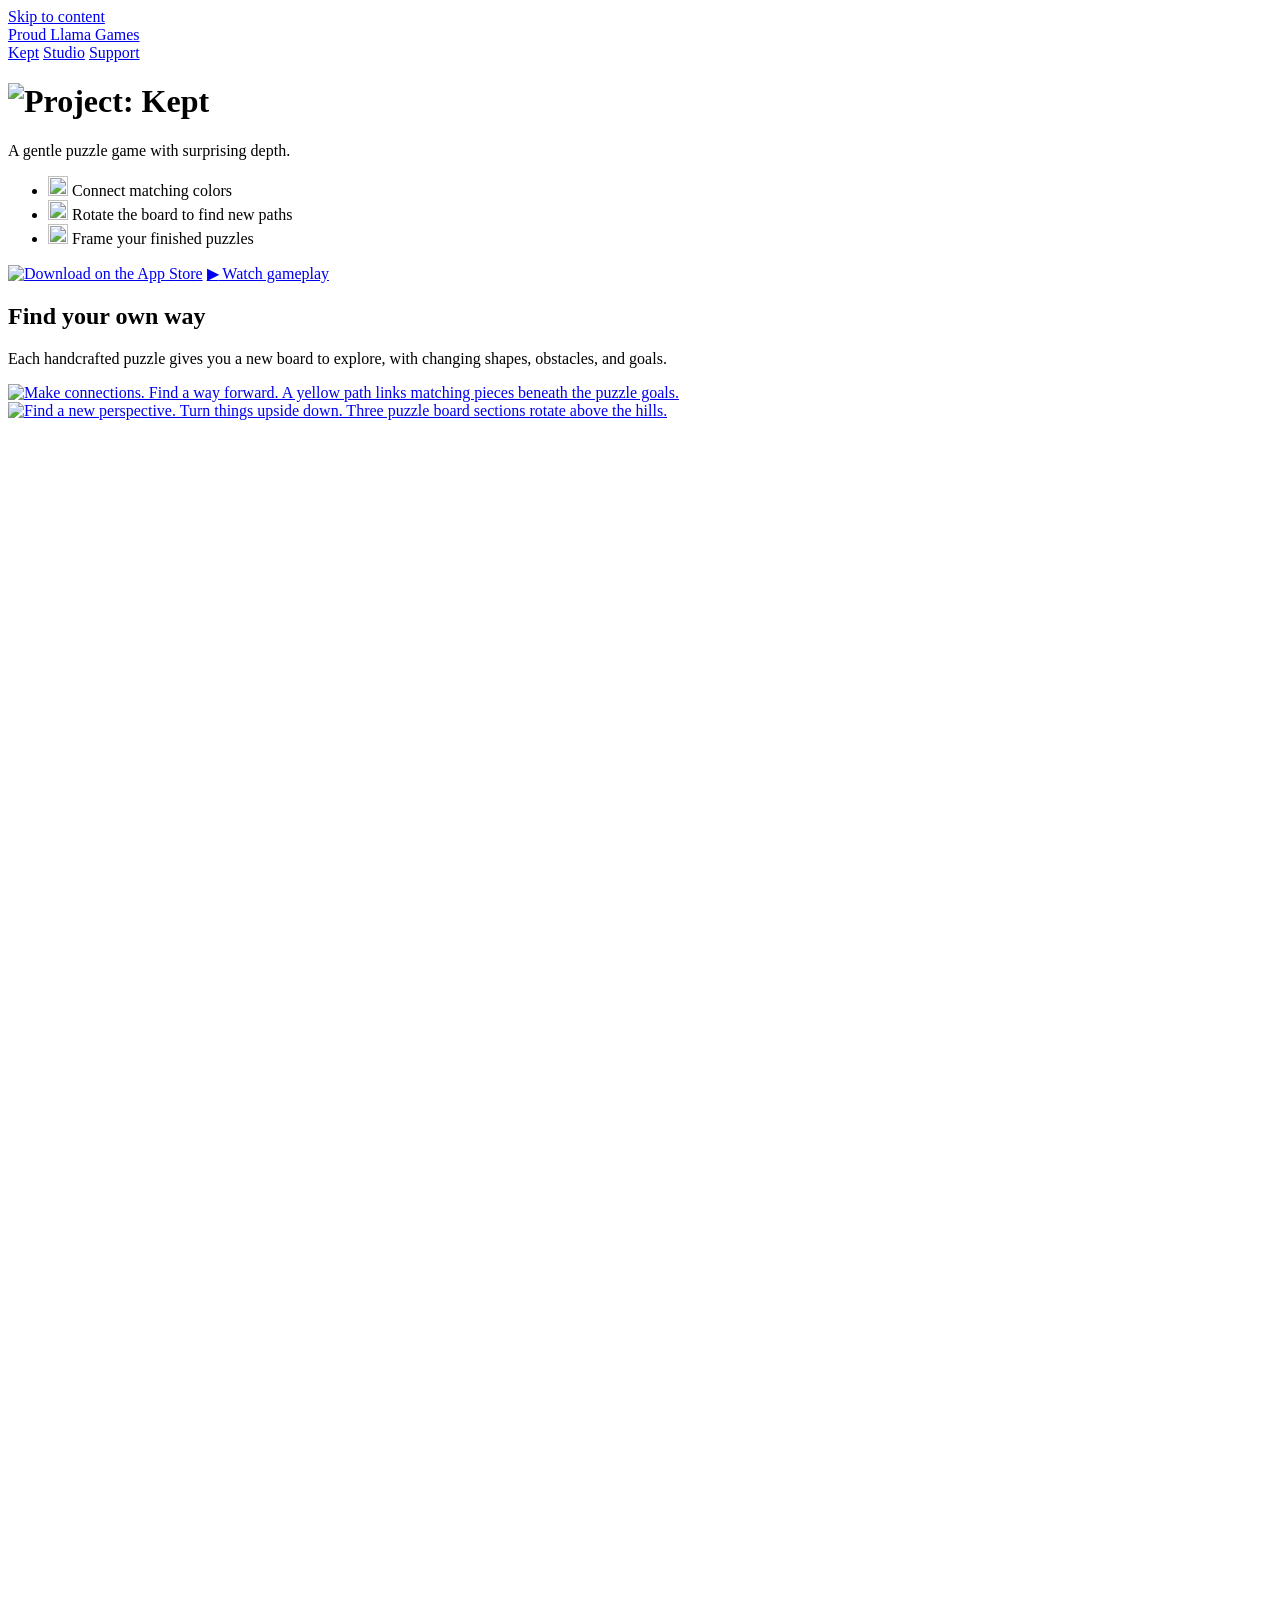
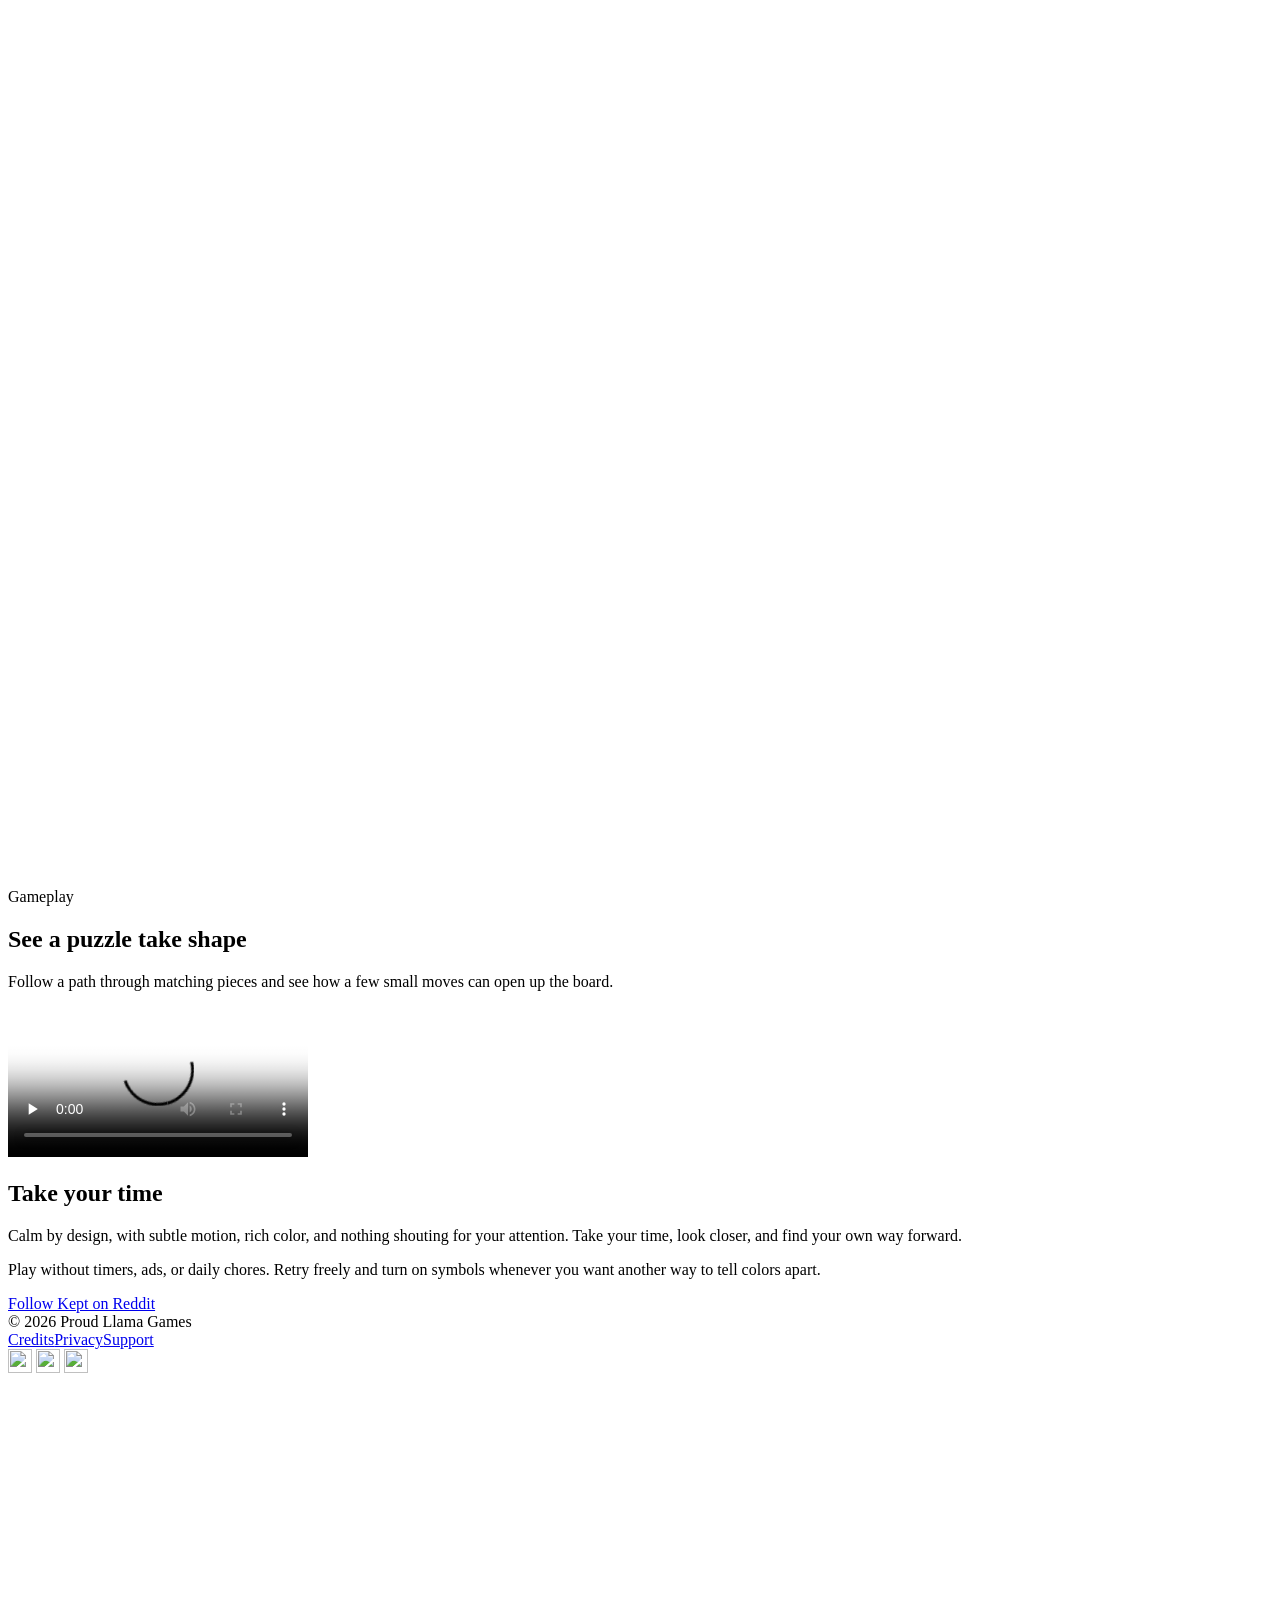
==== docs/index.html @ d93e9f6e "Rename studio to Proud Llama Games" ====
<!doctype html>
<html lang="en">
<head>
  <meta charset="utf-8">
  <meta name="viewport" content="width=device-width, initial-scale=1">
  <meta http-equiv="refresh" content="0; url=kept/index.html">
  <link rel="canonical" href="https://dsterry.github.io/proudllamma-site/kept/">
  <meta property="og:type" content="website">
  <meta property="og:title" content="Project: Kept — Proud Llama Games">
  <meta property="og:description" content="A gentle puzzle game with surprising depth. Connect matching colors, make loops, and rotate the board to discover new possibilities.">
  <meta property="og:url" content="https://dsterry.github.io/proudllamma-site/kept/">
  <meta property="og:image" content="https://dsterry.github.io/proudllamma-site/assets/kept-social.jpg">
  <meta property="og:image:width" content="1200">
  <meta property="og:image:height" content="630">
  <meta property="og:image:alt" content="A framed teal postcard with colorful puzzle pieces and the title Project: Kept.">
  <meta name="twitter:card" content="summary_large_image">
  <title>Project: Kept — Proud Llama Games</title>
  <link rel="icon" type="image/svg+xml" href="assets/favicon.svg">
</head>
<body>
  <p><a href="kept/index.html">Continue to Project: Kept</a></p>
</body>
</html>
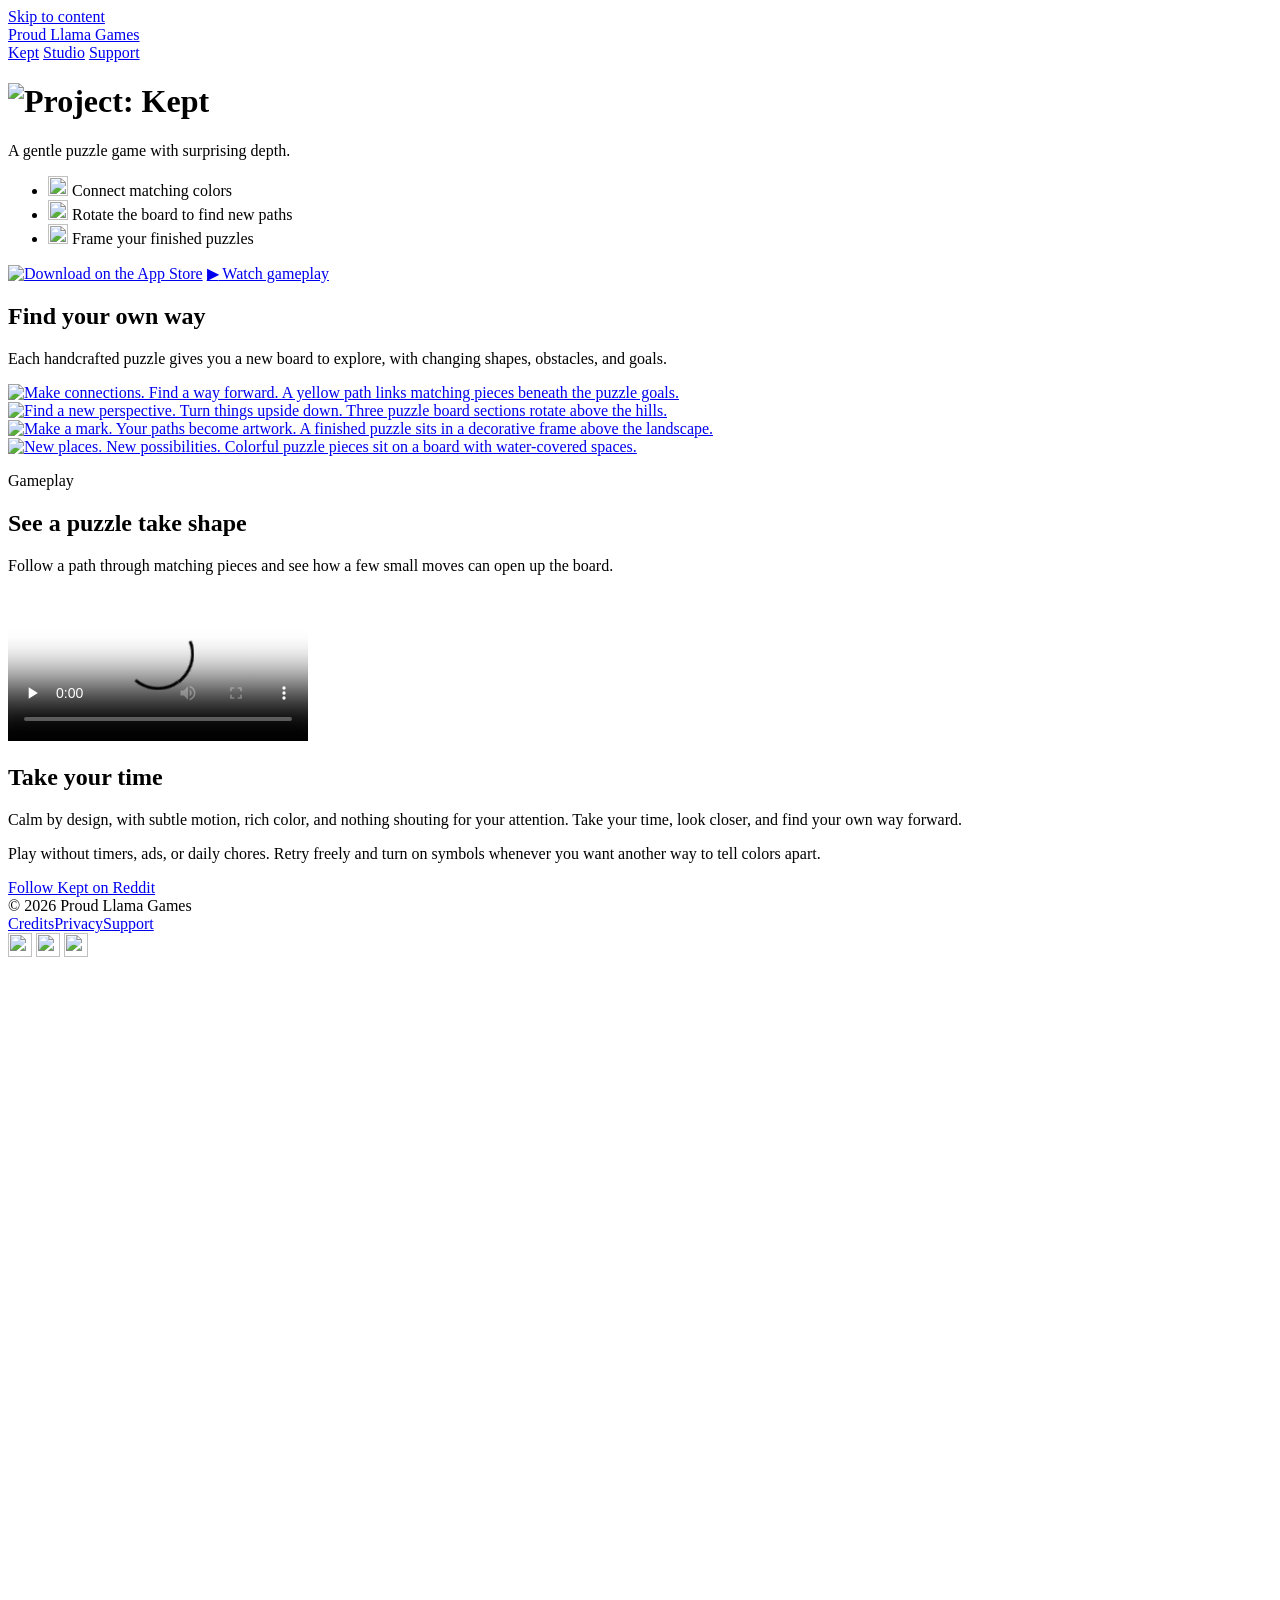
==== commit cf3e282e: "Use proudllama.com as the site URL" ====
--- a/docs/index.html
+++ b/docs/index.html
@@ -4,12 +4,12 @@
   <meta charset="utf-8">
   <meta name="viewport" content="width=device-width, initial-scale=1">
   <meta http-equiv="refresh" content="0; url=kept/index.html">
-  <link rel="canonical" href="https://dsterry.github.io/proudllamma-site/kept/">
+  <link rel="canonical" href="https://proudllama.com/kept/">
   <meta property="og:type" content="website">
   <meta property="og:title" content="Project: Kept — Proud Llama Games">
   <meta property="og:description" content="A gentle puzzle game with surprising depth. Connect matching colors, make loops, and rotate the board to discover new possibilities.">
-  <meta property="og:url" content="https://dsterry.github.io/proudllamma-site/kept/">
-  <meta property="og:image" content="https://dsterry.github.io/proudllamma-site/assets/kept-social.jpg">
+  <meta property="og:url" content="https://proudllama.com/kept/">
+  <meta property="og:image" content="https://proudllama.com/assets/kept-social.jpg">
   <meta property="og:image:width" content="1200">
   <meta property="og:image:height" content="630">
   <meta property="og:image:alt" content="A framed teal postcard with colorful puzzle pieces and the title Project: Kept.">
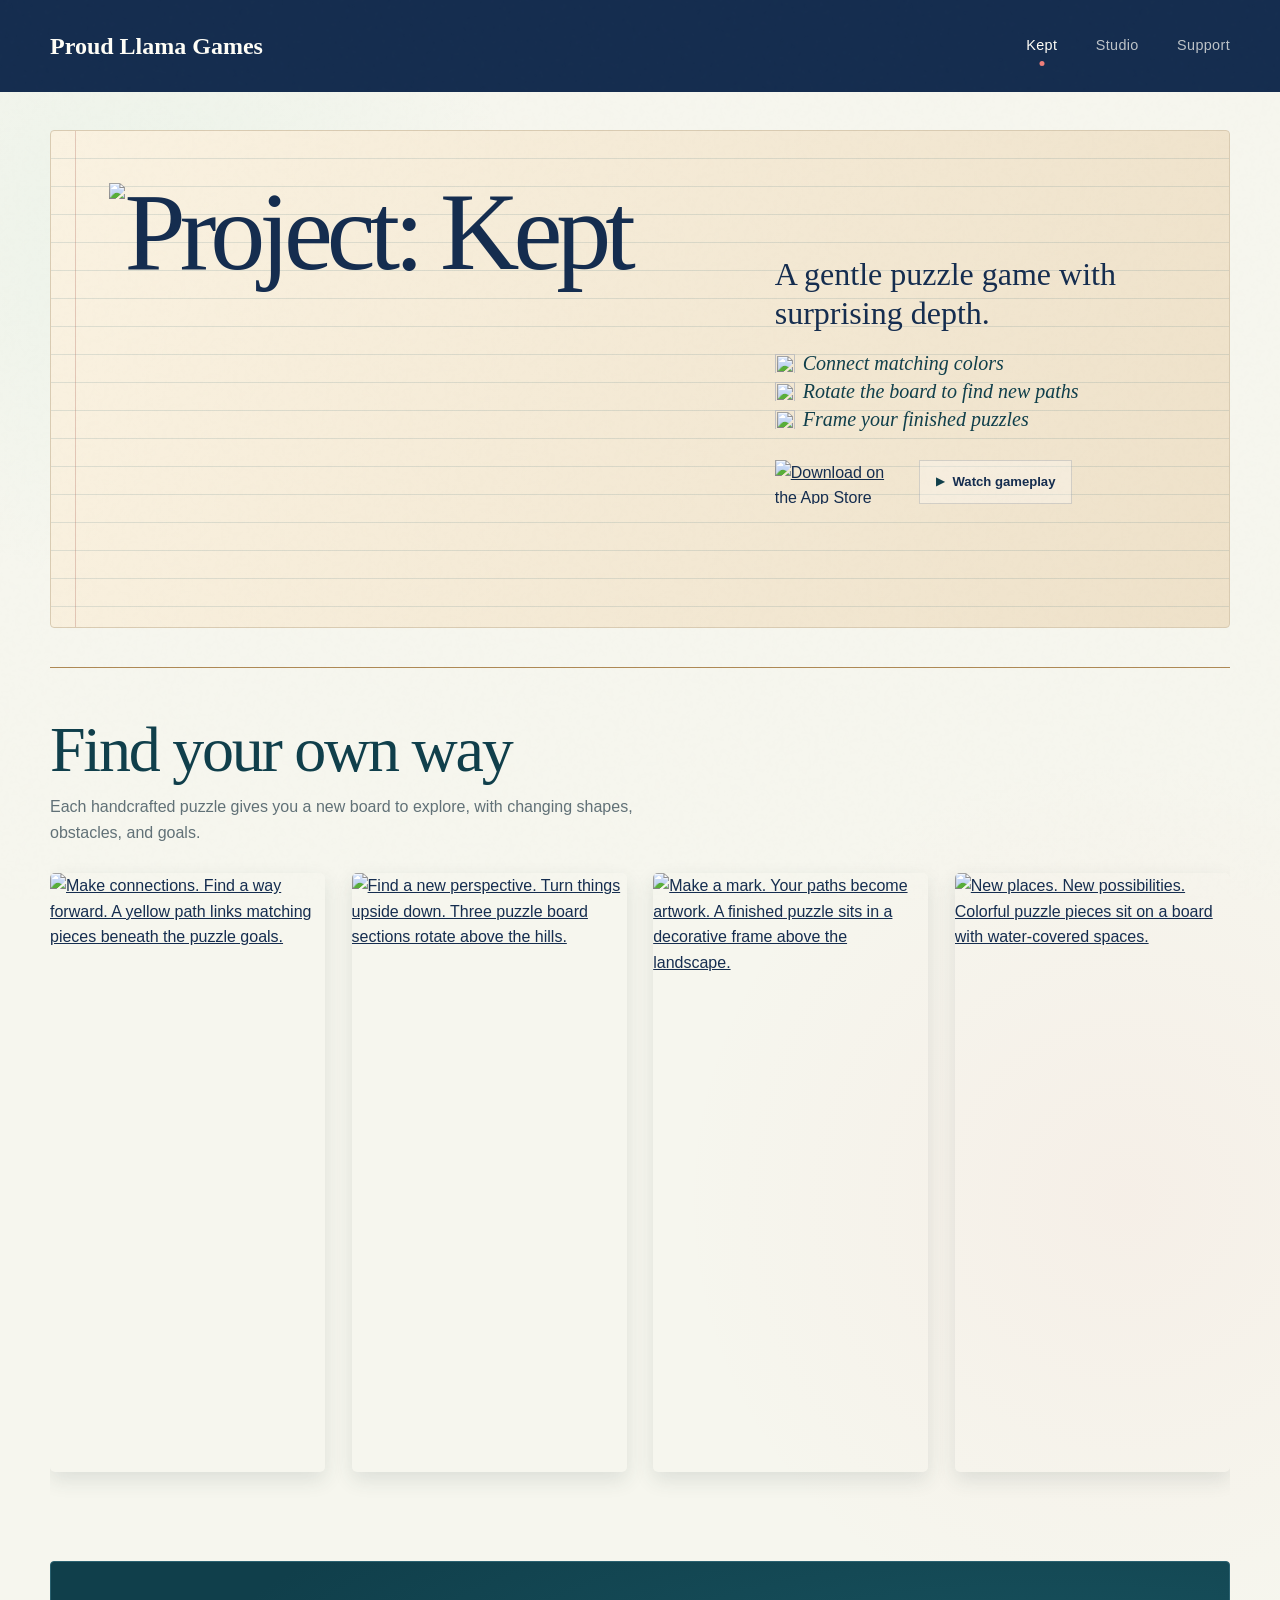
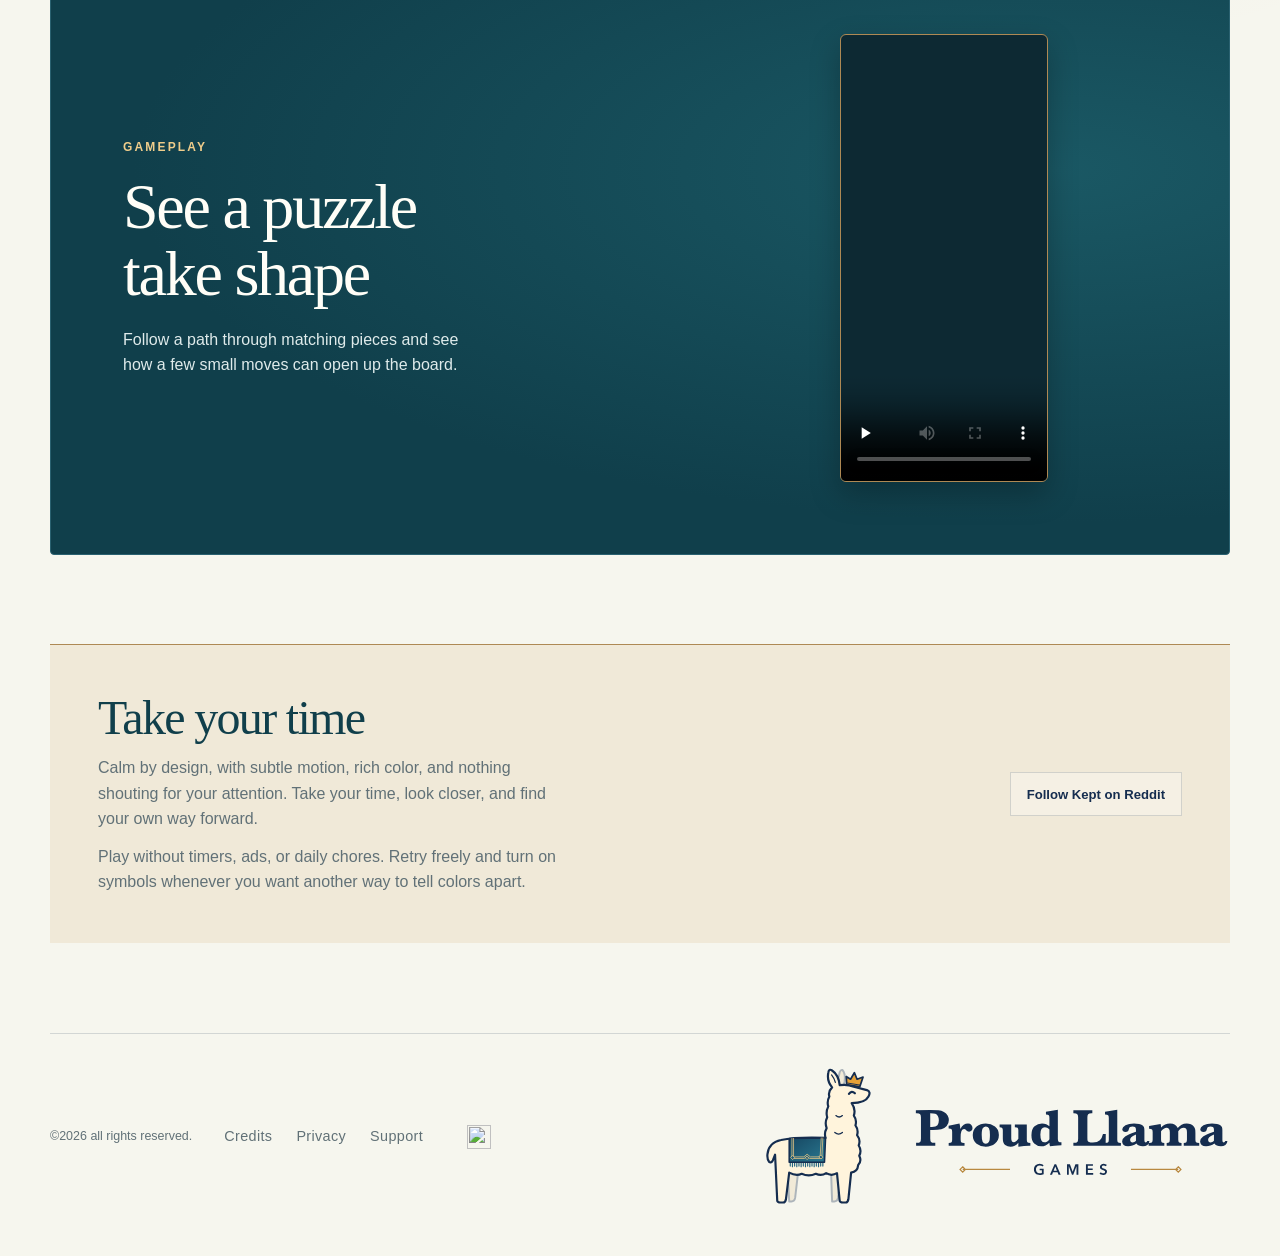
==== commit b04c1446: "Serve Project Kept directly from the homepage" ====
--- a/docs/index.html
+++ b/docs/index.html
@@ -3,21 +3,122 @@
 <head>
   <meta charset="utf-8">
   <meta name="viewport" content="width=device-width, initial-scale=1">
-  <meta http-equiv="refresh" content="0; url=kept/index.html">
-  <link rel="canonical" href="https://proudllama.com/kept/">
+  <meta name="description" content="Project: Kept is a gentle puzzle game with surprising depth. Connect matching colors, make loops, and rotate the board to discover new possibilities.">
   <meta property="og:type" content="website">
   <meta property="og:title" content="Project: Kept — Proud Llama Games">
   <meta property="og:description" content="A gentle puzzle game with surprising depth. Connect matching colors, make loops, and rotate the board to discover new possibilities.">
-  <meta property="og:url" content="https://proudllama.com/kept/">
+  <meta property="og:url" content="https://proudllama.com/">
   <meta property="og:image" content="https://proudllama.com/assets/kept-social.jpg">
   <meta property="og:image:width" content="1200">
   <meta property="og:image:height" content="630">
   <meta property="og:image:alt" content="A framed teal postcard with colorful puzzle pieces and the title Project: Kept.">
   <meta name="twitter:card" content="summary_large_image">
+  <link rel="canonical" href="https://proudllama.com/">
   <title>Project: Kept — Proud Llama Games</title>
   <link rel="icon" type="image/svg+xml" href="assets/favicon.svg">
+  <link rel="stylesheet" href="styles.css?v=kept-release-1">
 </head>
 <body>
-  <p><a href="kept/index.html">Continue to Project: Kept</a></p>
+  <a class="skip-link" href="#main">Skip to content</a>
+  <header class="site-header">
+    <a class="brand" href="index.html">Proud Llama Games</a>
+    <nav class="nav" aria-label="Primary navigation">
+      <a href="index.html" aria-current="page">Kept</a>
+      <a href="studio/index.html">Studio</a>
+      <a href="support/index.html">Support</a>
+    </nav>
+  </header>
+  <main id="main" class="page-shell game-page">
+    <header class="kept-hero">
+      <h1 class="kept-postcard">
+        <picture>
+          <source media="(max-width: 650px)" srcset="assets/kept-postcard-small.webp" width="650" height="416">
+          <img src="assets/kept-postcard.webp" alt="Project: Kept" width="1200" height="768" fetchpriority="high">
+        </picture>
+      </h1>
+      <div class="kept-hero-copy">
+        <p class="lede">A gentle puzzle game with surprising depth.</p>
+        <ul class="kept-checklist" role="list">
+          <li><img src="assets/kept-checkmark.svg" alt="" width="20" height="20"> Connect matching colors</li>
+          <li><img src="assets/kept-checkmark.svg" alt="" width="20" height="20"> Rotate the board to find new paths</li>
+          <li><img src="assets/kept-checkmark.svg" alt="" width="20" height="20"> Frame your finished puzzles</li>
+        </ul>
+        <div class="game-actions">
+          <a class="app-store-badge" href="https://apps.apple.com/us/app/project-kept/id6812959286"><img src="assets/download-on-the-app-store.svg" alt="Download on the App Store" width="120" height="40"></a>
+          <a class="button kept-watch" href="#gameplay"><span aria-hidden="true">▶</span> Watch gameplay</a>
+        </div>
+      </div>
+    </header>
+    <section class="kept-features" aria-labelledby="features-title">
+      <div class="kept-features-intro">
+        <h2 id="features-title">Find your own way</h2>
+        <p>Each handcrafted puzzle gives you a new board to explore, with changing shapes, obstacles, and goals.</p>
+      </div>
+      <div class="kept-gallery-controls" role="group" aria-label="Screenshot controls" hidden>
+        <button class="button" type="button" data-gallery-step="-1" aria-label="Previous screenshot" aria-controls="kept-screenshots" aria-disabled="true">←</button>
+        <span class="kept-gallery-position" aria-live="polite"></span>
+        <button class="button" type="button" data-gallery-step="1" aria-label="Next screenshot" aria-controls="kept-screenshots">→</button>
+      </div>
+      <div class="kept-feature-grid" id="kept-screenshots">
+        <a class="kept-screenshot" href="assets/kept-01-connections.png">
+          <img src="assets/kept-01-connections.png" alt="Make connections. Find a way forward. A yellow path links matching pieces beneath the puzzle goals." width="1206" height="2622" loading="lazy">
+        </a>
+        <a class="kept-screenshot" href="assets/kept-02-perspective.png">
+          <img src="assets/kept-02-perspective.png" alt="Find a new perspective. Turn things upside down. Three puzzle board sections rotate above the hills." width="1206" height="2622" loading="lazy">
+        </a>
+        <a class="kept-screenshot" href="assets/kept-03-artwork.png">
+          <img src="assets/kept-03-artwork.png" alt="Make a mark. Your paths become artwork. A finished puzzle sits in a decorative frame above the landscape." width="1206" height="2622" loading="lazy">
+        </a>
+        <a class="kept-screenshot" href="assets/kept-04-shoreline.png">
+          <img src="assets/kept-04-shoreline.png" alt="New places. New possibilities. Colorful puzzle pieces sit on a board with water-covered spaces." width="1206" height="2622" loading="lazy">
+        </a>
+      </div>
+    </section>
+    <section class="kept-gameplay" id="gameplay" aria-labelledby="gameplay-title">
+      <div class="kept-gameplay-copy">
+        <p class="eyebrow">Gameplay</p>
+        <h2 id="gameplay-title">See a puzzle take shape</h2>
+        <p>Follow a path through matching pieces and see how a few small moves can open up the board.</p>
+      </div>
+      <div class="kept-video">
+        <video controls playsinline preload="none" poster="assets/kept-gameplay-preview.jpg" aria-label="Project: Kept gameplay">
+          <source src="assets/kept-gameplay-1-20.mp4" type="video/mp4">
+          Your browser does not support embedded video. <a href="assets/kept-gameplay-1-20.mp4">Download the gameplay video</a>.
+        </video>
+        <button class="kept-video-play" type="button" aria-label="Play gameplay video" hidden><span aria-hidden="true">▶</span></button>
+      </div>
+    </section>
+    <section class="kept-community" aria-labelledby="community-title">
+      <div>
+        <h2 id="community-title">Take your time</h2>
+        <p>Calm by design, with subtle motion, rich color, and nothing shouting for your attention. Take your time, look closer, and find your own way forward.</p>
+        <p>Play without timers, ads, or daily chores. Retry freely and turn on symbols whenever you want another way to tell colors apart.</p>
+      </div>
+      <a class="button" href="https://www.reddit.com/r/ProjectKept/">Follow Kept on Reddit</a>
+    </section>
+    <dialog class="screenshot-dialog" aria-label="Enlarged game screenshot">
+      <button type="button" class="button dialog-close" aria-label="Close enlarged screenshot">Close ×</button>
+      <img alt="">
+    </dialog>
+  </main>
+  <footer class="site-footer">
+    <div class="footer-info">
+      <span>©2026 all rights reserved. </span>
+      <div class="footer-links">
+        <nav class="footer-nav" aria-label="Footer navigation">
+          <a href="kept/credits/index.html">Credits</a>
+          <a href="privacy/index.html">Privacy</a>
+          <a href="kept/support/index.html">Support</a>
+        </nav>
+        <nav class="social-links" aria-label="Project: Kept community">
+          <a href="https://www.reddit.com/r/ProjectKept/" aria-label="Project: Kept community on Reddit" title="Reddit"><img src="assets/social/reddit.svg" width="24" height="24" alt=""></a>
+        </nav>
+      </div>
+    </div>
+    <a class="footer-brand" href="index.html" aria-label="Proud Llama Games home">
+      <img src="assets/proud-llama-games.svg" width="534" height="162" alt="">
+    </a>
+  </footer>
+  <script src="kept/media.js?v=gallery-1"></script>
 </body>
 </html>
--- a/docs/styles.css
+++ b/docs/styles.css
@@ -0,0 +1,598 @@
+:root {
+  --paper: #f6f6ee;
+  --paper-bright: #fffef7;
+  --ink: #152d4f;
+  --ink-soft: #617177;
+  --rule: rgba(21, 45, 79, 0.16);
+  --mint: #70ceb0;
+  --coral: #ef7e7a;
+  --ochre: #e6a137;
+  --sky: #73a8de;
+  --shadow: rgba(44, 63, 67, 0.12);
+  --page: min(1180px, calc(100vw - 48px));
+}
+
+* { box-sizing: border-box; }
+
+html { scroll-behavior: smooth; }
+
+body {
+  margin: 0;
+  color: var(--ink);
+  background:
+    radial-gradient(circle at 12% 8%, rgba(112, 206, 176, 0.08), transparent 23rem),
+    radial-gradient(circle at 88% 42%, rgba(239, 126, 122, 0.06), transparent 28rem),
+    var(--paper);
+  font-family: "Avenir Next", Avenir, "Segoe UI", sans-serif;
+  font-size: 1rem;
+  line-height: 1.6;
+  -webkit-font-smoothing: antialiased;
+}
+
+body::before {
+  content: "";
+  position: fixed;
+  inset: 0;
+  pointer-events: none;
+  opacity: 0.23;
+  background-image: url("data:image/svg+xml,%3Csvg viewBox='0 0 180 180' xmlns='http://www.w3.org/2000/svg'%3E%3Cfilter id='n'%3E%3CfeTurbulence type='fractalNoise' baseFrequency='.85' numOctaves='2' stitchTiles='stitch'/%3E%3C/filter%3E%3Crect width='100%25' height='100%25' filter='url(%23n)' opacity='.045'/%3E%3C/svg%3E");
+  z-index: 20;
+}
+
+a { color: inherit; }
+
+img { display: block; max-width: 100%; }
+
+.skip-link {
+  position: fixed;
+  top: 1rem;
+  left: 1rem;
+  z-index: 30;
+  padding: .65rem 1rem;
+  background: var(--ink);
+  color: white;
+  transform: translateY(-180%);
+}
+
+.skip-link:focus { transform: translateY(0); }
+
+.site-header {
+  width: var(--page);
+  margin: 0 auto;
+  min-height: 92px;
+  display: flex;
+  align-items: center;
+  justify-content: space-between;
+  background: var(--ink);
+  box-shadow: 0 0 0 100vmax var(--ink);
+  clip-path: inset(0 -100vmax);
+}
+
+.brand {
+  color: var(--paper-bright);
+  text-decoration: none;
+  font-family: Baskerville, Georgia, serif;
+  font-size: 1.5rem;
+  font-weight: 700;
+  white-space: nowrap;
+}
+
+.nav { display: flex; align-items: center; gap: clamp(1.2rem, 3vw, 2.8rem); }
+
+.nav a, .footer-nav a {
+  color: var(--ink-soft);
+  text-decoration: none;
+  font-size: .9rem;
+  letter-spacing: .025em;
+  transition: color 160ms ease;
+}
+
+.nav a { position: relative; }
+
+.site-header .nav a { color: rgba(255, 254, 247, .72); }
+.site-header .nav a:hover,
+.site-header .nav a:focus-visible,
+.site-header .nav a[aria-current] { color: var(--paper-bright); }
+
+.nav a::after {
+  content: "";
+  position: absolute;
+  width: 5px;
+  height: 5px;
+  left: 50%;
+  bottom: -.55rem;
+  border-radius: 50%;
+  background: var(--coral);
+  opacity: 0;
+  transform: translateX(-50%) scale(.4);
+  transition: opacity 160ms ease, transform 160ms ease;
+}
+
+.nav a:nth-child(1)::after { background: var(--coral); }
+.nav a:nth-child(2)::after { background: var(--mint); }
+.nav a:nth-child(3)::after { background: var(--ochre); }
+
+.nav a:hover, .nav a:focus-visible, .footer-nav a:hover, .footer-nav a:focus-visible { color: var(--ink); }
+.nav a:hover::after, .nav a:focus-visible::after, .nav a[aria-current]::after {
+  opacity: 1;
+  transform: translateX(-50%) scale(1);
+}
+
+main { overflow: hidden; }
+
+.hero {
+  width: var(--page);
+  min-height: calc(100svh - 92px);
+  margin: 0 auto;
+  padding: clamp(5rem, 11vw, 9rem) 0 5rem;
+  display: grid;
+  grid-template-columns: minmax(0, 1fr) minmax(260px, .72fr);
+  gap: clamp(3rem, 8vw, 8rem);
+  align-items: center;
+}
+
+.eyebrow {
+  margin: 0 0 1.5rem;
+  color: var(--ink-soft);
+  font-size: .75rem;
+  font-weight: 700;
+  letter-spacing: .18em;
+  text-transform: uppercase;
+}
+
+h1, h2, p { margin-top: 0; }
+
+h1 {
+  max-width: 780px;
+  margin-bottom: 2rem;
+  font-family: Iowan Old Style, Baskerville, "Times New Roman", serif;
+  font-size: clamp(3.35rem, 8.6vw, 8rem);
+  font-weight: 400;
+  line-height: .9;
+  letter-spacing: -.055em;
+}
+
+h1 span { display: block; margin-left: .42em; font-style: italic; }
+
+.lede {
+  max-width: 660px;
+  margin-bottom: 2.2rem;
+  font-family: Iowan Old Style, Baskerville, "Times New Roman", serif;
+  font-size: clamp(1.4rem, 2.5vw, 2.05rem);
+  line-height: 1.42;
+}
+
+.text-link {
+  display: inline-flex;
+  align-items: center;
+  gap: .75rem;
+  text-decoration: none;
+  font-size: .84rem;
+  font-weight: 700;
+  letter-spacing: .12em;
+  text-transform: uppercase;
+}
+
+.text-link::after { content: "\2193"; color: var(--coral); font-size: 1.15rem; transition: transform 160ms ease; }
+.text-link:hover::after, .text-link:focus-visible::after { transform: translateY(.2rem); }
+.text-link-right::after { content: "\2192"; }
+.text-link-right:hover::after, .text-link-right:focus-visible::after { transform: translateX(.25rem); }
+
+.kept-object {
+  position: relative;
+  min-height: 450px;
+  display: grid;
+  place-items: center;
+}
+
+.box-image {
+  width: min(100%, 430px);
+  filter: drop-shadow(0 28px 24px rgba(38, 28, 20, .16));
+}
+
+.kept-object::before, .kept-object::after {
+  content: "";
+  position: absolute;
+  border-radius: 50%;
+  z-index: -1;
+}
+
+.kept-object::before { width: 92px; height: 92px; top: 8%; right: 2%; background: var(--mint); }
+.kept-object::after { width: 44px; height: 44px; bottom: 14%; left: 2%; background: var(--coral); }
+
+.game-section { padding: clamp(5.5rem, 12vw, 11rem) 0; background: var(--paper-bright); }
+
+.section-grid {
+  width: var(--page);
+  margin: 0 auto;
+  display: grid;
+  grid-template-columns: minmax(0, .38fr) minmax(0, 1fr);
+  gap: clamp(3rem, 8vw, 8rem);
+}
+
+.section-number { color: var(--coral); font-size: .78rem; font-weight: 700; letter-spacing: .12em; }
+
+h2 {
+  margin-bottom: 1.5rem;
+  font-family: Iowan Old Style, Baskerville, "Times New Roman", serif;
+  font-size: clamp(2.4rem, 5vw, 4.8rem);
+  font-weight: 400;
+  line-height: 1.05;
+  letter-spacing: -.035em;
+}
+
+.section-intro { max-width: 620px; color: var(--ink-soft); font-size: 1.08rem; }
+
+.media-stage {
+  position: relative;
+  margin-top: 4rem;
+  padding: clamp(1rem, 2vw, 1.6rem);
+  background: #d8f1ed;
+  box-shadow: 0 22px 60px var(--shadow);
+}
+
+.media-stage > img { width: 100%; max-height: 720px; object-fit: cover; object-position: center; }
+
+.media-label {
+  position: absolute;
+  top: 2rem;
+  left: 2rem;
+  padding: .55rem .8rem;
+  background: rgba(255, 254, 247, .92);
+  font-size: .7rem;
+  font-weight: 700;
+  letter-spacing: .13em;
+  text-transform: uppercase;
+}
+
+.image-pair {
+  margin-top: 1.5rem;
+  display: grid;
+  grid-template-columns: 1fr .72fr;
+  gap: 1.5rem;
+  align-items: start;
+}
+
+.image-pair figure { margin: 0; }
+.image-pair figure:last-child { padding-top: 5rem; }
+.image-pair img { width: 100%; background: var(--paper); }
+
+figcaption {
+  padding-top: .8rem;
+  color: var(--ink-soft);
+  font-size: .76rem;
+  letter-spacing: .055em;
+}
+
+.studio-section { width: var(--page); margin: 0 auto; padding: clamp(7rem, 15vw, 13rem) 0; }
+
+.studio-copy { max-width: 850px; }
+.studio-copy h2 { font-size: clamp(2.5rem, 6.5vw, 6.2rem); }
+.studio-copy p { max-width: 620px; color: var(--ink-soft); font-size: 1.1rem; }
+
+.support-strip { border-top: 1px solid var(--rule); }
+
+.support-inner {
+  width: var(--page);
+  margin: 0 auto;
+  padding: 4rem 0;
+  display: flex;
+  align-items: center;
+  justify-content: space-between;
+  gap: 2rem;
+}
+
+.support-inner h2 { margin: 0; font-size: clamp(2rem, 4vw, 3.5rem); }
+.support-links { display: flex; flex-wrap: wrap; gap: .8rem; }
+
+.button {
+  display: inline-flex;
+  align-items: center;
+  justify-content: center;
+  min-height: 44px;
+  padding: .65rem 1rem;
+  border: 1px solid var(--rule);
+  background: rgba(255,255,255,.3);
+  color: var(--ink);
+  text-decoration: none;
+  font-size: .82rem;
+  font-weight: 650;
+  transition: background 160ms ease, border-color 160ms ease, transform 160ms ease;
+}
+
+.button:hover, .button:focus-visible { background: white; border-color: var(--sky); transform: translateY(-2px); }
+
+.site-footer {
+  width: var(--page);
+  margin: 0 auto;
+  padding: 2rem 0 3rem;
+  border-top: 1px solid var(--rule);
+  display: flex;
+  align-items: center;
+  justify-content: space-between;
+  gap: 2rem;
+  color: var(--ink-soft);
+  font-size: .78rem;
+}
+
+.footer-info { display: flex; flex-wrap: wrap; align-items: center; gap: .5rem 2rem; }
+.footer-brand { display: block; flex-shrink: 0; width: min(468px, 44%); }
+.footer-brand img { width: 100%; height: auto; }
+.footer-links { display: flex; flex-wrap: wrap; align-items: center; gap: 1rem 2rem; }
+.footer-nav { display: flex; flex-wrap: wrap; gap: 1.5rem; }
+.social-links { display: flex; flex-wrap: wrap; align-items: center; gap: .5rem; }
+.social-links a {
+  display: inline-flex;
+  align-items: center;
+  justify-content: center;
+  width: 48px;
+  height: 48px;
+  border-radius: 50%;
+  transition: background 160ms ease;
+}
+.social-links a:hover, .social-links a:focus-visible { background: rgba(21, 45, 79, .06); }
+.social-links img { width: 24px; height: 24px; object-fit: contain; }
+
+.utility-page { width: min(760px, calc(100vw - 48px)); margin: 0 auto; padding: clamp(5rem, 12vw, 9rem) 0 8rem; }
+.utility-page h1 { font-size: clamp(3.2rem, 8vw, 6.5rem); }
+.utility-page h2 { margin-top: 3rem; font-size: 1.7rem; }
+.utility-page h3 { margin: 2rem 0 .65rem; font-size: 1rem; }
+.utility-page p, .utility-page li { color: var(--ink-soft); }
+.utility-page .back { margin-bottom: 4rem; display: inline-block; }
+
+.license-notice { margin: 1.5rem 0; border: 1px solid var(--rule); background: rgba(255, 255, 255, .28); }
+.license-notice summary { padding: 1rem 1.2rem; cursor: pointer; color: var(--ink); font-weight: 650; }
+.license-notice pre { max-height: 34rem; margin: 0; padding: 1.2rem; overflow: auto; border-top: 1px solid var(--rule); color: var(--ink-soft); background: var(--paper-bright); font: .78rem/1.55 ui-monospace, SFMono-Regular, Menlo, Consolas, monospace; white-space: pre-wrap; }
+.credit-list { padding-left: 1.25rem; }
+.credit-list li + li { margin-top: .7rem; }
+.credits-note { margin-top: 3rem; padding-top: 1.5rem; border-top: 1px solid var(--rule); font-size: .85rem; }
+
+.page-shell { width: var(--page); min-height: calc(100svh - 92px); margin: 0 auto; }
+
+.page-intro { max-width: 900px; padding: clamp(5rem, 11vw, 9rem) 0 clamp(5rem, 10vw, 8rem); }
+.page-intro .lede { max-width: 720px; }
+
+.game-page {
+  --kept-teal: #103f4b;
+  --kept-brass: #ae8954;
+}
+
+.kept-hero {
+  --notebook-margin: clamp(.65rem, 2vw, 1.5rem);
+  --notebook-rule: 28px;
+  display: grid;
+  grid-template-columns: minmax(0, 1.55fr) minmax(0, 1fr);
+  gap: clamp(1.5rem, 4vw, 4rem);
+  align-items: center;
+  margin-block: clamp(1rem, 3vw, 2.5rem);
+  padding: clamp(1.5rem, 4vw, 3.5rem) clamp(1.5rem, 4.5vw, 4rem);
+  border: 1px solid #d9cbb2;
+  border-radius: 4px;
+  background:
+    linear-gradient(#b4706255, #b4706255) var(--notebook-margin) 0 / 1px 100% no-repeat,
+    repeating-linear-gradient(to bottom, transparent 0 calc(var(--notebook-rule) - 1px), #63868b30 calc(var(--notebook-rule) - 1px) var(--notebook-rule)),
+    linear-gradient(110deg, #faf2e1, #eee1c9);
+}
+
+.kept-postcard { margin: 0; }
+.kept-postcard img { width: 100%; height: auto; }
+.kept-hero .lede { margin-bottom: 1rem; line-height: 1.22; }
+.kept-checklist {
+  margin: 0 0 1.65rem;
+  padding: 0;
+  list-style: none;
+  color: var(--kept-teal);
+  font-family: "Bradley Hand", "Segoe Print", Georgia, serif;
+  font-size: clamp(1rem, 2.3vw, 1.25rem);
+  font-style: italic;
+  line-height: var(--notebook-rule);
+}
+
+.kept-checklist li { display: grid; grid-template-columns: auto minmax(0, 1fr); gap: .4em; }
+.kept-checklist img { width: max(17px, 1em); height: auto; margin-top: 4px; }
+.game-actions { display: flex; flex-wrap: wrap; align-items: center; gap: .8rem; }
+.app-store-badge img { display: block; width: auto; height: 44px; }
+.kept-watch { gap: .5rem; }
+.kept-watch span { color: var(--kept-teal); font-size: .68rem; }
+
+.kept-gameplay {
+  display: grid;
+  grid-template-columns: minmax(0, 1fr) minmax(0, .8fr);
+  gap: clamp(2rem, 6vw, 5rem);
+  align-items: center;
+  padding: clamp(2rem, 6vw, 4.5rem);
+  border: 1px solid #2a6170;
+  border-radius: 4px;
+  background: radial-gradient(ellipse at 85% 35%, #1a5864, transparent 65%), var(--kept-teal);
+  color: var(--paper-bright);
+  scroll-margin-top: 1rem;
+}
+
+.kept-gameplay .eyebrow { margin-bottom: 1rem; color: #efcd8b; }
+.kept-gameplay h2 { max-width: 13ch; margin-bottom: 1.2rem; text-wrap: balance; }
+.kept-gameplay-copy p:last-child { max-width: 38ch; margin-bottom: 0; color: #dfebeb; }
+.kept-video {
+  position: relative;
+  justify-self: center;
+  width: min(100%, 13rem);
+  border: 1px solid var(--kept-brass);
+  border-radius: 6px;
+  background: #0d2933;
+  box-shadow: 0 12px 30px rgba(0, 0, 0, .25);
+}
+
+.kept-video video {
+  display: block;
+  width: 100%;
+  aspect-ratio: 416 / 900;
+  border-radius: 5px;
+  object-fit: contain;
+}
+
+.kept-video-play {
+  position: absolute;
+  inset: 50% auto auto 50%;
+  transform: translate(-50%, -50%);
+  width: 56px;
+  height: 56px;
+  padding: 0 0 0 3px;
+  border: 1px solid #efcd8b;
+  border-radius: 50%;
+  background: var(--kept-teal);
+  color: var(--paper-bright);
+  font: inherit;
+  cursor: pointer;
+}
+
+.kept-video-play:hover { background: var(--ink); }
+.kept-features { padding: clamp(1.75rem, 4vw, 3rem) 0 clamp(3rem, 7vw, 6rem); border-top: 1px solid var(--kept-brass); }
+.kept-features-intro { max-width: 41rem; margin-bottom: 1.75rem; }
+.kept-features-intro h2, .kept-community h2 { margin-bottom: .7rem; color: var(--kept-teal); }
+.kept-features-intro p, .kept-community p { margin-bottom: 0; color: var(--ink-soft); }
+.kept-gallery-controls { display: none; }
+.kept-feature-grid { display: grid; grid-template-columns: repeat(4, minmax(0, 1fr)); gap: clamp(.85rem, 2.2vw, 1.65rem); }
+.kept-screenshot { display: block; border-radius: 5px; box-shadow: 0 8px 20px var(--shadow); }
+.kept-screenshot img { width: 100%; height: auto; border-radius: inherit; }
+.kept-community {
+  display: flex;
+  flex-wrap: wrap;
+  align-items: center;
+  justify-content: space-between;
+  gap: 1.5rem;
+  padding: clamp(1.5rem, 4vw, 3rem);
+  margin-block: clamp(3rem, 7vw, 6rem);
+  border-top: 1px solid var(--kept-brass);
+  background: #f0e9d8;
+}
+
+.kept-community h2 { font-size: clamp(2rem, 4vw, 3rem); }
+.kept-community p { max-width: 52ch; }
+.kept-community p + p { margin-top: .75rem; }
+
+.screenshot-dialog { max-width: calc(100vw - 24px); max-height: calc(100svh - 24px); padding: 1rem; border: 1px solid var(--rule); background: var(--paper); }
+.screenshot-dialog::backdrop { background: rgba(10, 23, 40, .8); }
+.screenshot-dialog img { margin: .75rem auto 0; width: auto; height: auto; max-height: calc(100svh - 110px); object-fit: contain; }
+.dialog-close { display: flex; margin-left: auto; cursor: pointer; }
+body:has(.screenshot-dialog[open]) { overflow: hidden; }
+.notebook-figure img { box-shadow: 0 22px 60px var(--shadow); }
+
+.studio-page { padding: clamp(3rem, 7vw, 6rem) 0; }
+.studio-intro { padding: 1.5rem 0 clamp(1.5rem, 4vw, 3rem); }
+.studio-feature {
+  display: grid;
+  grid-template-columns: minmax(0, .75fr) minmax(0, 1fr);
+  align-items: center;
+  gap: clamp(1.5rem, 6vw, 4rem);
+  padding-top: 1.5rem;
+  border-top: 1px solid var(--rule);
+}
+.studio-feature .eyebrow, .studio-feature h2 { margin-bottom: .7rem; }
+.studio-feature p { color: var(--ink-soft); }
+.studio-postcard-link { border-radius: 4px; }
+.studio-postcard-link:hover { box-shadow: 0 4px 14px var(--shadow); }
+.studio-postcard-link img { width: 100%; height: auto; border-radius: inherit; }
+.studio-page .studio-copy h1 { max-width: 980px; font-size: clamp(3.5rem, 7.5vw, 7.5rem); }
+.studio-page .studio-copy p { max-width: 620px; color: var(--ink-soft); font-size: 1.1rem; }
+
+.support-page { padding-bottom: clamp(6rem, 12vw, 10rem); }
+.kept-support { padding-block: clamp(2.5rem, 6vw, 5rem); }
+.kept-support .back { margin-bottom: 1.75rem; }
+.kept-support h1 { margin-bottom: 1rem; }
+.kept-support h2[id] { scroll-margin-top: 1.5rem; }
+.kept-support li + li { margin-top: .6rem; }
+.support-control-icon { display: inline-block; margin-right: .25em; vertical-align: -.23em; }
+.kept-support-contact { margin-top: 3rem; padding: 1.25rem; border: 1px solid var(--rule); background: #edf1e7; }
+.kept-support-contact h2 { margin: 0 0 .75rem; }
+.kept-support-contact p { margin-bottom: 0; overflow-wrap: anywhere; }
+.support-page .compact-intro { padding: clamp(2.5rem, 6vw, 5rem) 0 1.5rem; }
+.compact-intro h1 { margin-bottom: .65rem; font-size: clamp(3.2rem, 6vw, 5.5rem); }
+.compact-intro p { margin-bottom: 0; color: var(--ink-soft); }
+.support-directory { border-top: 1px solid var(--rule); }
+.support-directory a {
+  display: grid;
+  grid-template-columns: auto 1fr auto;
+  align-items: center;
+  gap: clamp(1rem, 3vw, 2rem);
+  padding: clamp(1.4rem, 3vw, 2.3rem) clamp(.75rem, 2vw, 1.5rem);
+  border-bottom: 1px solid var(--rule);
+  text-decoration: none;
+}
+.support-directory .support-featured { background: #edf1e7; }
+.support-directory a:hover, .support-directory a:focus-visible { background: var(--paper-bright); }
+.support-directory strong { display: block; font-family: Iowan Old Style, Baskerville, "Times New Roman", serif; font-size: clamp(1.45rem, 3vw, 2.4rem); font-weight: 400; }
+.support-directory small { display: block; color: var(--ink-soft); font-size: .9rem; }
+.support-directory b { font-size: 1.3rem; font-weight: 400; transition: transform 160ms ease; }
+.support-directory a:hover b, .support-directory a:focus-visible b { transform: translateX(.2rem); }
+.support-dot { display: block; width: clamp(3rem, 6vw, 5.5rem); aspect-ratio: 1; border-radius: 50%; box-shadow: inset 0 -4px 0 rgba(21,45,79,.08); }
+.support-dot.coral { background: var(--coral); }
+.support-dot.mint { background: var(--mint); }
+.support-dot.ochre { background: var(--ochre); }
+
+:focus-visible { outline: 2px solid var(--ochre); outline-offset: 4px; }
+
+@media (max-width: 760px) {
+  :root { --page: min(100% - 32px, 1180px); }
+  .site-header { min-height: 76px; gap: .75rem; }
+  .brand { font-size: clamp(.95rem, 4.5vw, 1.25rem); }
+  .nav { gap: clamp(.55rem, 3vw, 1rem); }
+  .nav a { font-size: .8rem; }
+  .hero { min-height: auto; grid-template-columns: 1fr; padding-top: 5rem; }
+  .kept-object { min-height: 300px; }
+  .box-image { width: min(88%, 350px); }
+  .section-grid { grid-template-columns: 1fr; gap: 1rem; }
+  .media-stage { margin-top: 2.5rem; }
+  .image-pair { grid-template-columns: 1fr; }
+  .image-pair figure:last-child { padding-top: 0; }
+  .support-inner, .site-footer { align-items: flex-start; flex-direction: column; }
+  .site-footer { gap: .75rem; }
+  .footer-info { flex-direction: column; align-items: flex-start; gap: .25rem; }
+  .footer-brand { width: min(320px, 100%); }
+  .page-shell { min-height: calc(100svh - 76px); }
+  .page-intro { padding-top: 5rem; }
+  .kept-hero, .kept-gameplay, .studio-feature { grid-template-columns: 1fr; }
+  .kept-hero { padding: 1.15rem 1.1rem 1.5rem 1.4rem; gap: 1.25rem; }
+  .kept-postcard { width: min(100%, 34rem); justify-self: center; }
+  .kept-gameplay { gap: 1.4rem; }
+  .kept-video { width: min(100%, 11rem); }
+  .kept-gallery-controls:not([hidden]) {
+    display: flex;
+    align-items: center;
+    justify-content: space-between;
+    width: min(100%, 17rem);
+    margin: 0 auto .75rem;
+    color: var(--ink-soft);
+    font-size: .85rem;
+  }
+  .kept-gallery-controls button { min-width: 44px; padding: 0; font-size: 1rem; cursor: pointer; }
+  .kept-gallery-controls button[aria-disabled="true"] { opacity: .45; cursor: default; }
+  .kept-feature-grid {
+    grid-template-columns: none;
+    grid-auto-flow: column;
+    grid-auto-columns: 100%;
+    gap: 0;
+    width: min(100%, 17rem);
+    margin-inline: auto;
+    overflow-x: auto;
+    overscroll-behavior-x: contain;
+    scroll-snap-type: x mandatory;
+    scroll-behavior: smooth;
+  }
+  .kept-screenshot { box-shadow: none; scroll-snap-align: start; scroll-snap-stop: always; }
+  .kept-screenshot:focus-visible { outline-offset: -4px; }
+  .studio-feature { max-width: 36rem; }
+}
+
+@media (max-width: 460px) {
+  .kept-checklist { font-size: clamp(.9rem, 4.1vw, 1rem); }
+}
+
+@media (max-width: 360px) {
+  .site-header { gap: .5rem; }
+  .brand { font-size: .9rem; }
+  .nav { gap: .3rem; }
+}
+
+@media (prefers-reduced-motion: reduce) {
+  html, .kept-feature-grid { scroll-behavior: auto; }
+  *, *::before, *::after { transition-duration: .01ms !important; }
+}
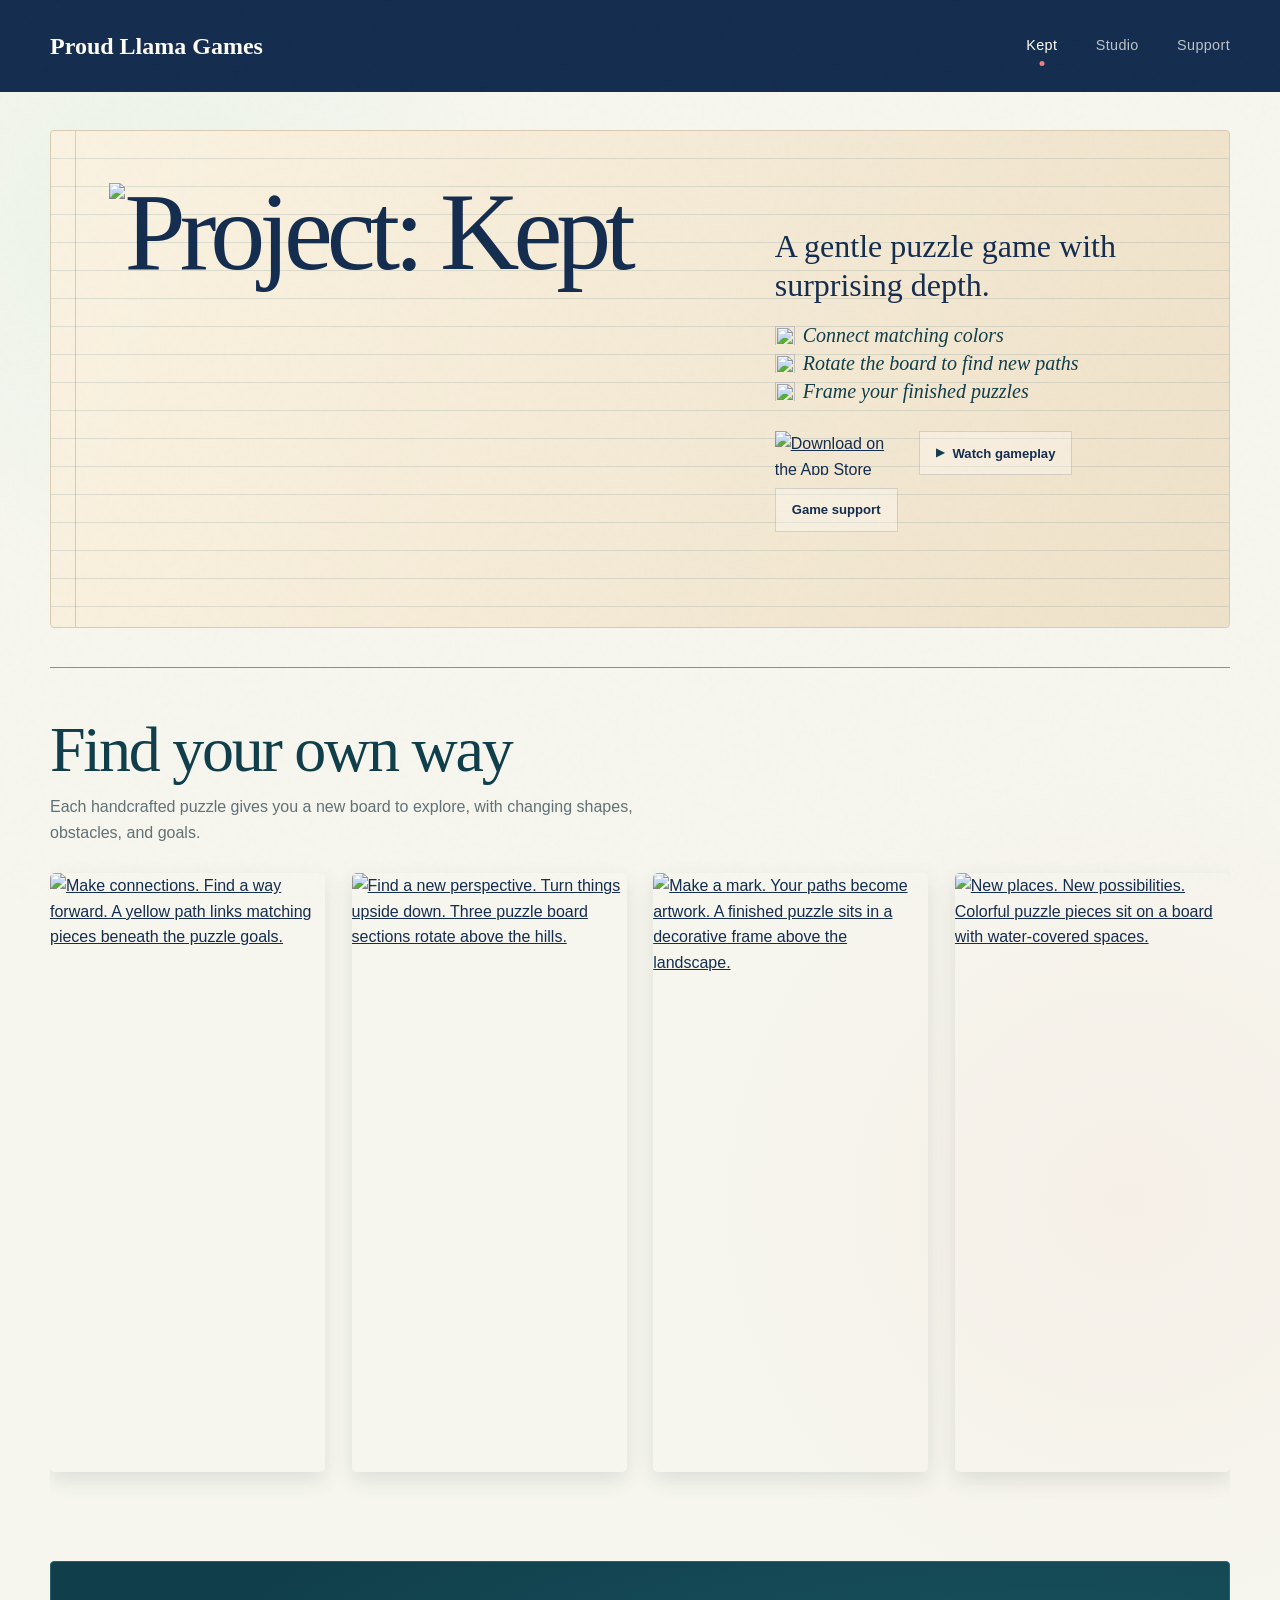
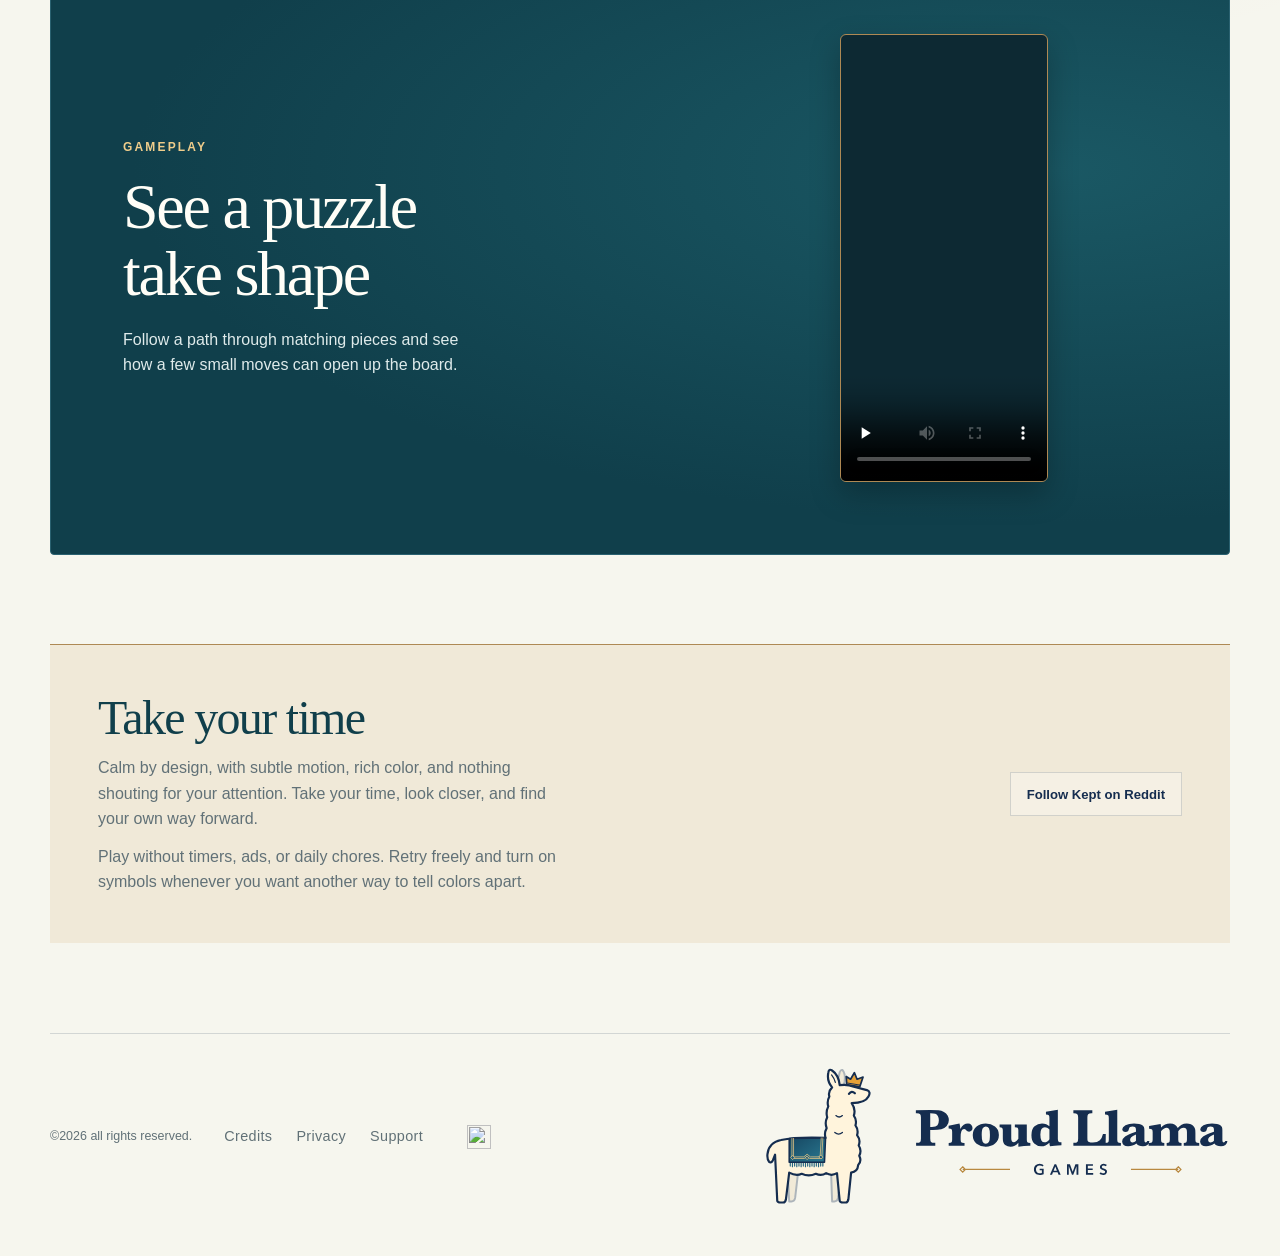
==== commit d77eb9d7: "update favicon and add support link to kept page" ====
--- a/docs/index.html
+++ b/docs/index.html
@@ -46,6 +46,7 @@
         <div class="game-actions">
           <a class="app-store-badge" href="https://apps.apple.com/us/app/project-kept/id6812959286"><img src="assets/download-on-the-app-store.svg" alt="Download on the App Store" width="120" height="40"></a>
           <a class="button kept-watch" href="#gameplay"><span aria-hidden="true">▶</span> Watch gameplay</a>
+          <a class="button" href="kept/support/index.html">Game support</a>
         </div>
       </div>
     </header>
--- a/docs/styles.css
+++ b/docs/styles.css
@@ -500,6 +500,7 @@
 .kept-support h1 { margin-bottom: 1rem; }
 .kept-support h2[id] { scroll-margin-top: 1.5rem; }
 .kept-support li + li { margin-top: .6rem; }
+.support-setting { white-space: nowrap; }
 .support-control-icon { display: inline-block; margin-right: .25em; vertical-align: -.23em; }
 .kept-support-contact { margin-top: 3rem; padding: 1.25rem; border: 1px solid var(--rule); background: #edf1e7; }
 .kept-support-contact h2 { margin: 0 0 .75rem; }
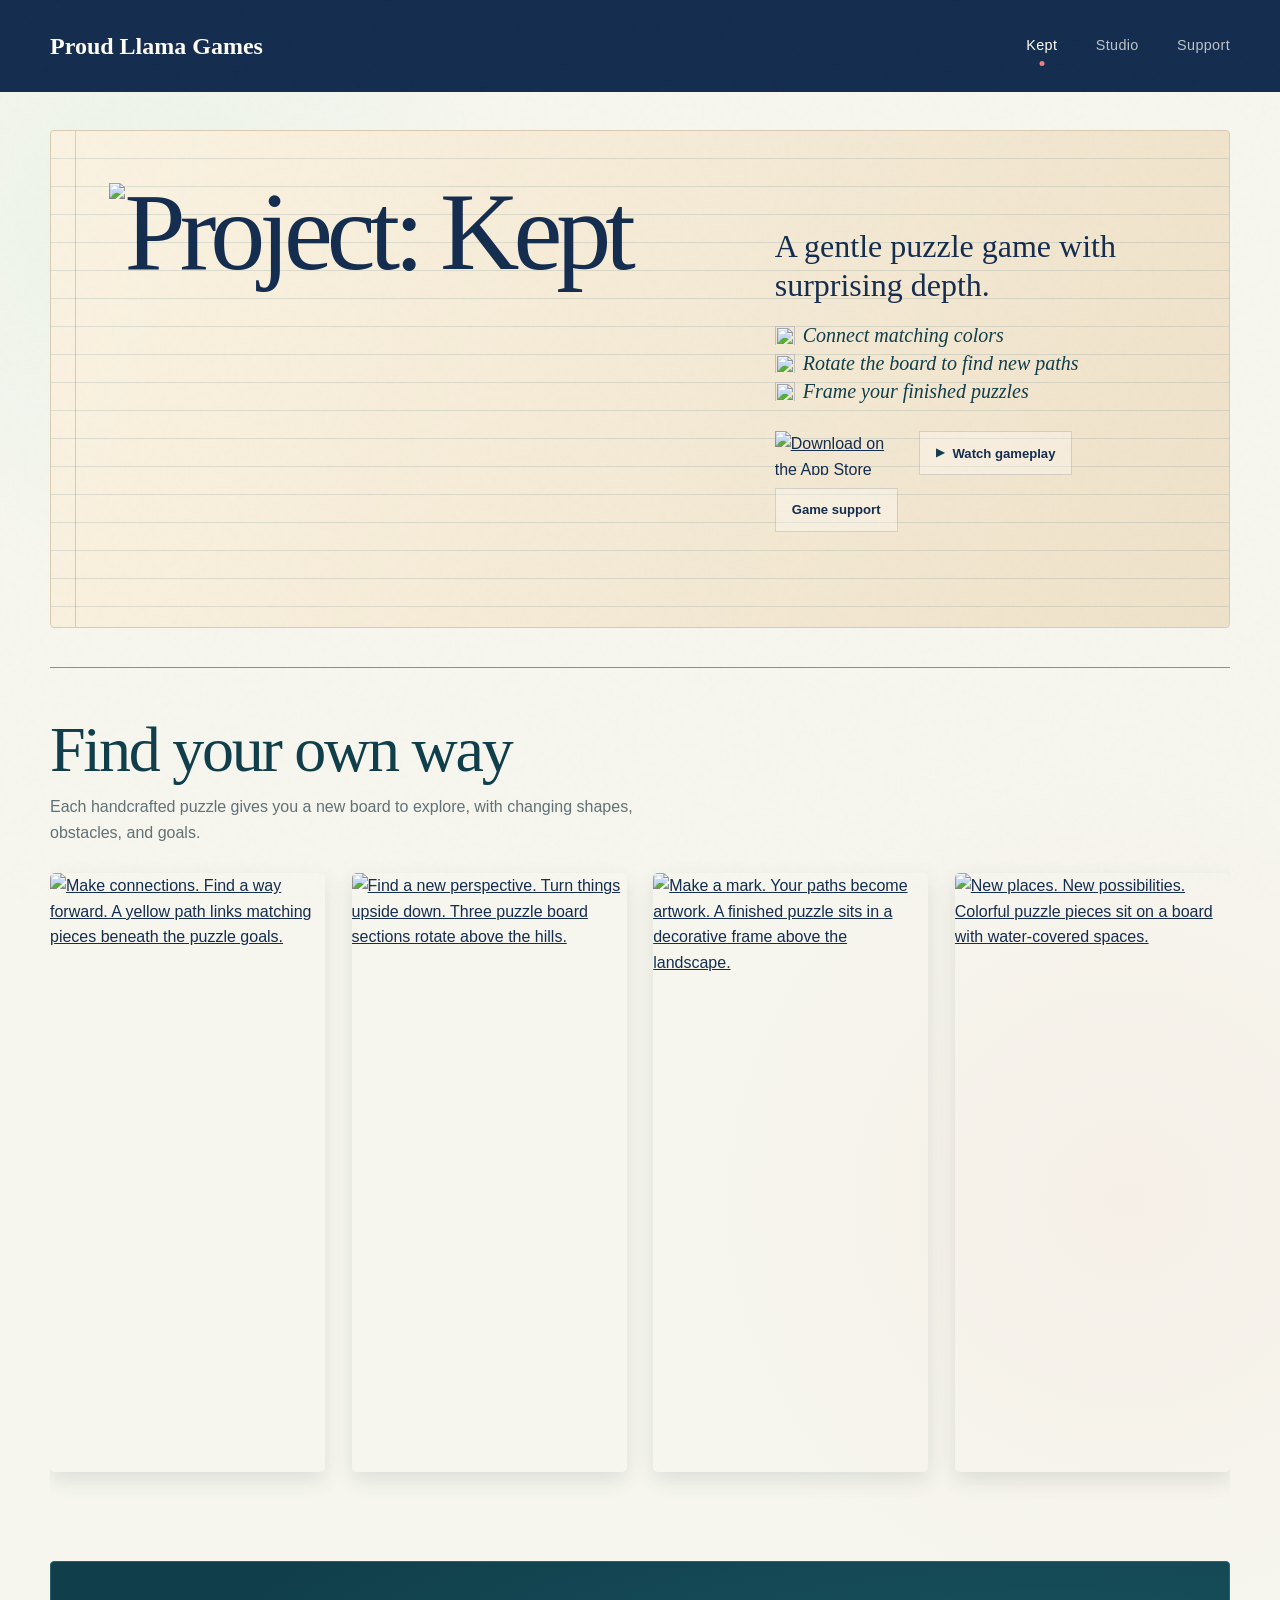
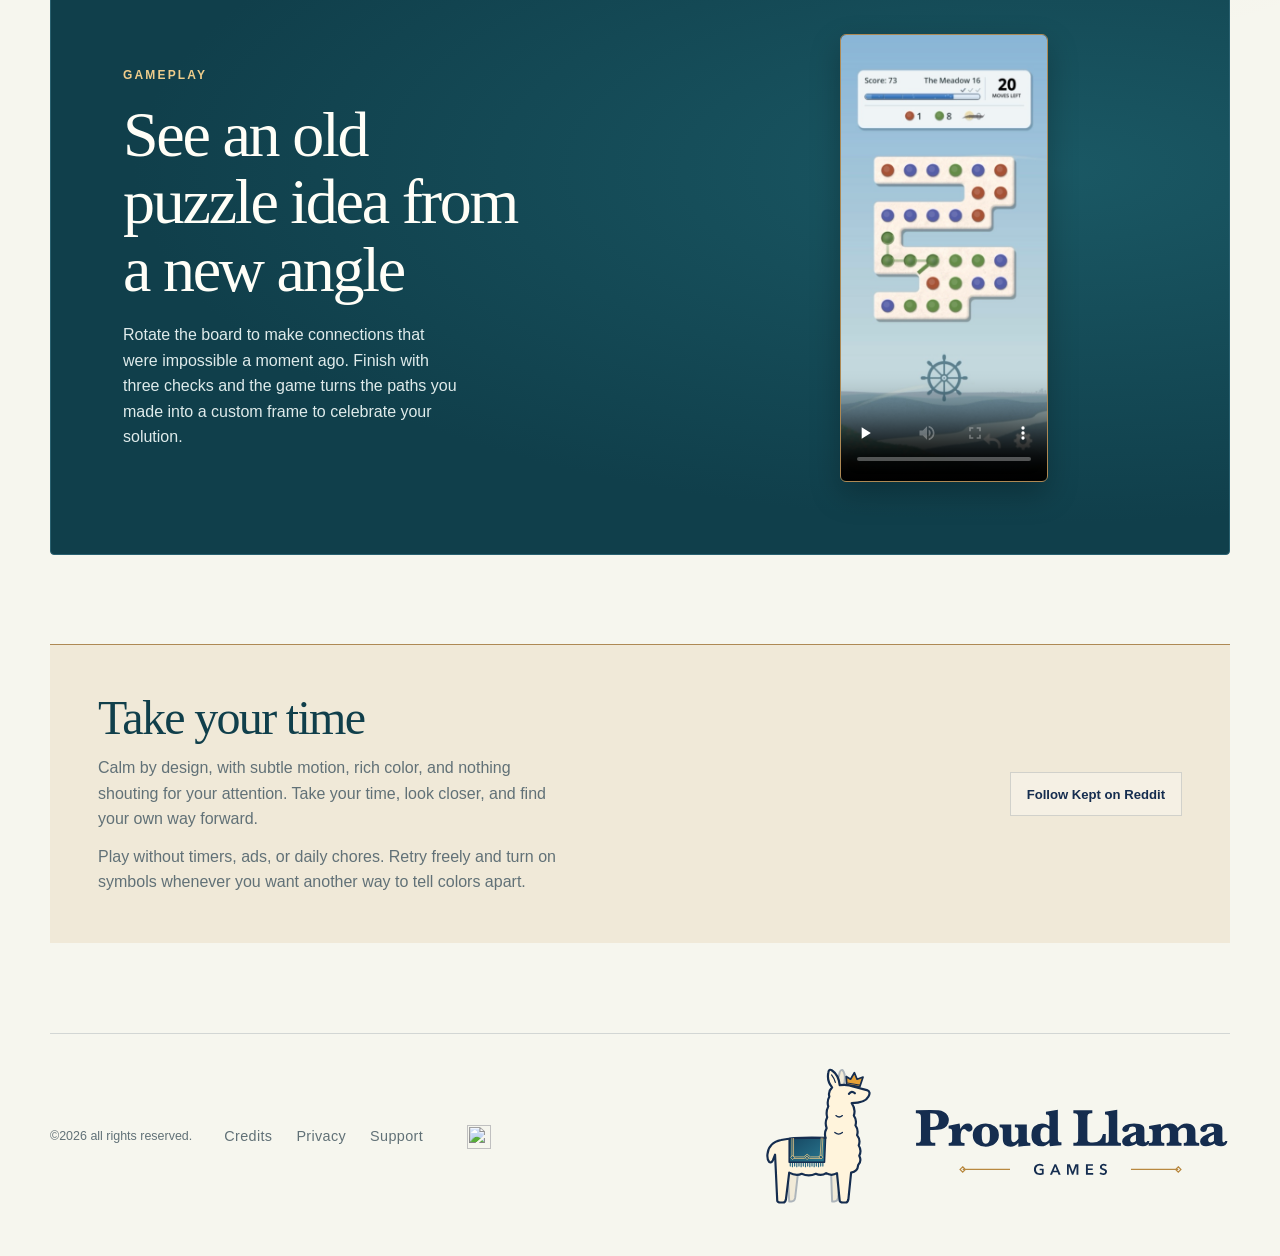
==== commit 80572fe5: "updated video for v1.1" ====
--- a/docs/index.html
+++ b/docs/index.html
@@ -78,13 +78,13 @@
     <section class="kept-gameplay" id="gameplay" aria-labelledby="gameplay-title">
       <div class="kept-gameplay-copy">
         <p class="eyebrow">Gameplay</p>
-        <h2 id="gameplay-title">See a puzzle take shape</h2>
-        <p>Follow a path through matching pieces and see how a few small moves can open up the board.</p>
+        <h2 id="gameplay-title">See an old puzzle idea from a new angle</h2>
+        <p>Rotate the board to make connections that were impossible a moment ago. Finish with three checks and the game turns the paths you made into a custom frame to celebrate your solution.</p>
       </div>
       <div class="kept-video">
-        <video controls playsinline preload="none" poster="assets/kept-gameplay-preview.jpg" aria-label="Project: Kept gameplay">
-          <source src="assets/kept-gameplay-1-20.mp4" type="video/mp4">
-          Your browser does not support embedded video. <a href="assets/kept-gameplay-1-20.mp4">Download the gameplay video</a>.
+        <video controls playsinline preload="none" poster="assets/kept-gameplay-preview.jpg?v=2" aria-label="Project: Kept gameplay">
+          <source src="assets/kept-gameplay.mp4" type="video/mp4">
+          Your browser does not support embedded video. <a href="assets/kept-gameplay.mp4">Download the gameplay video</a>.
         </video>
         <button class="kept-video-play" type="button" aria-label="Play gameplay video" hidden><span aria-hidden="true">▶</span></button>
       </div>
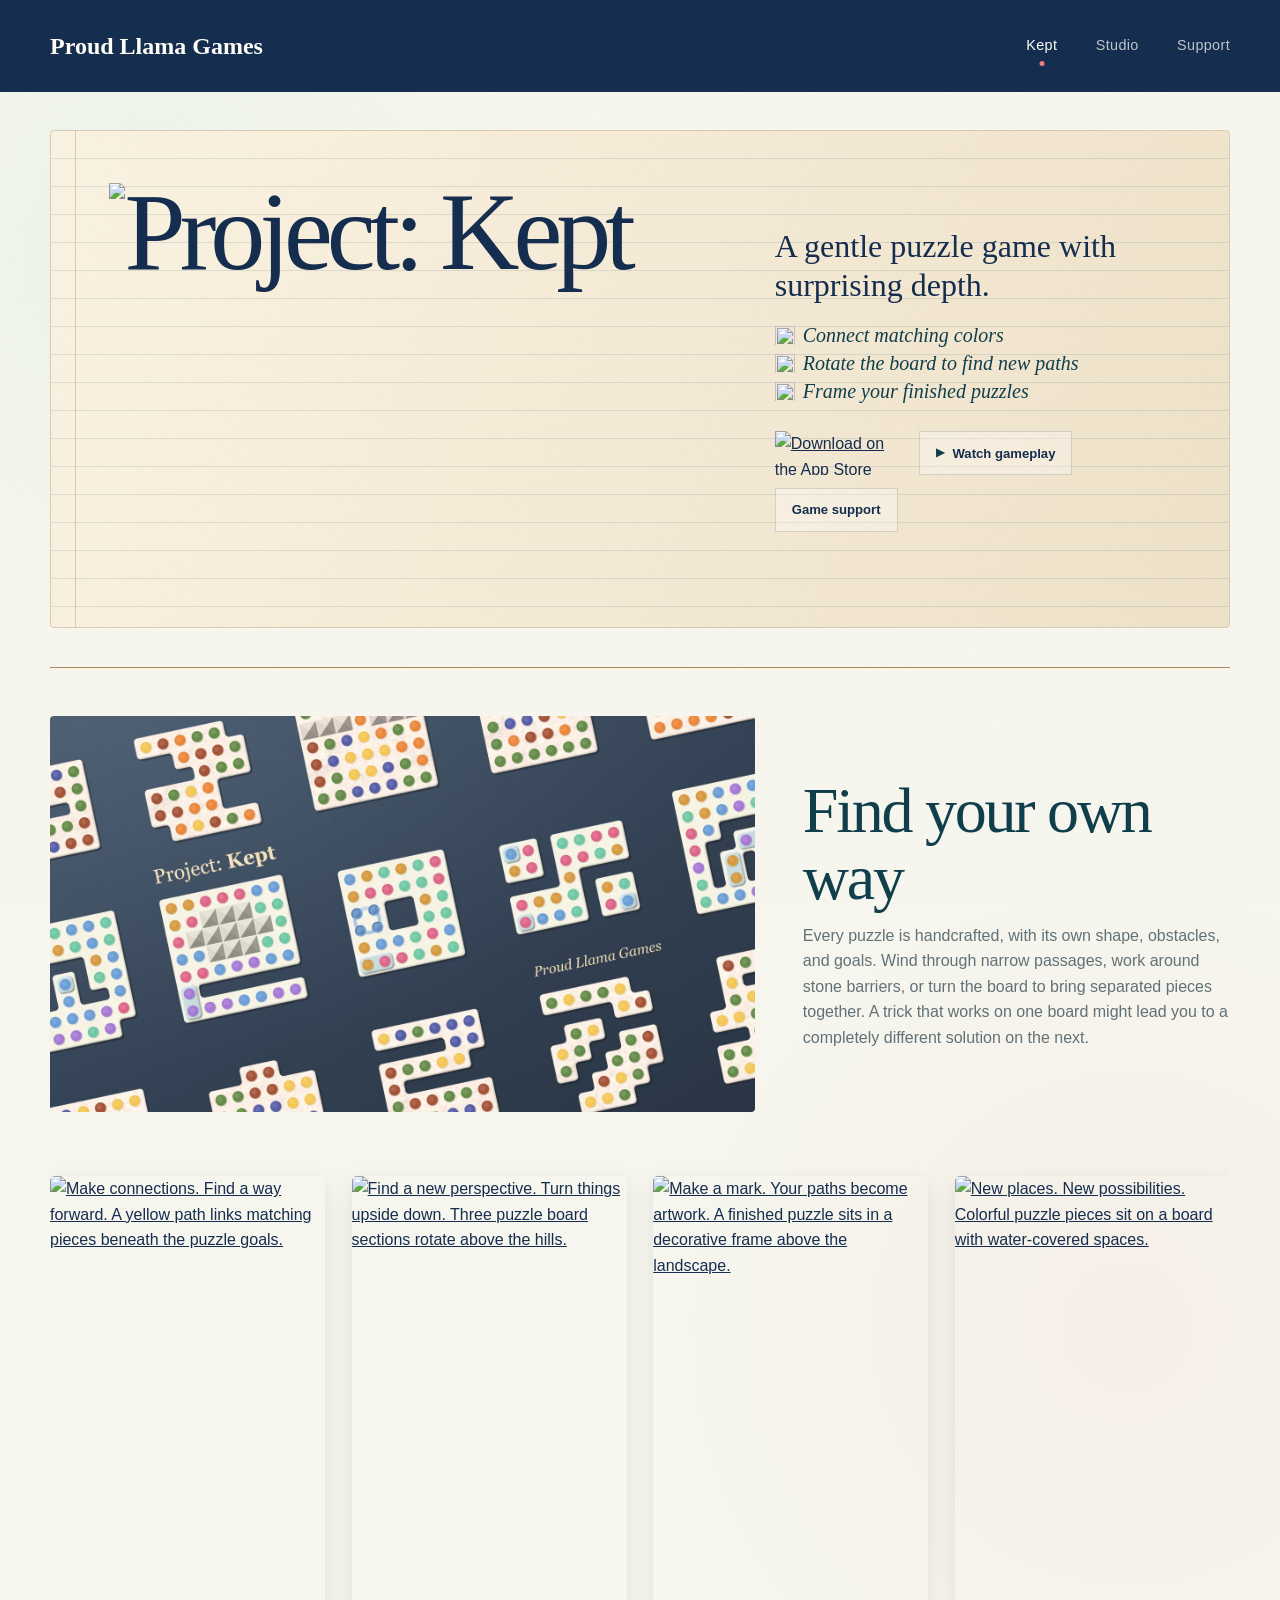
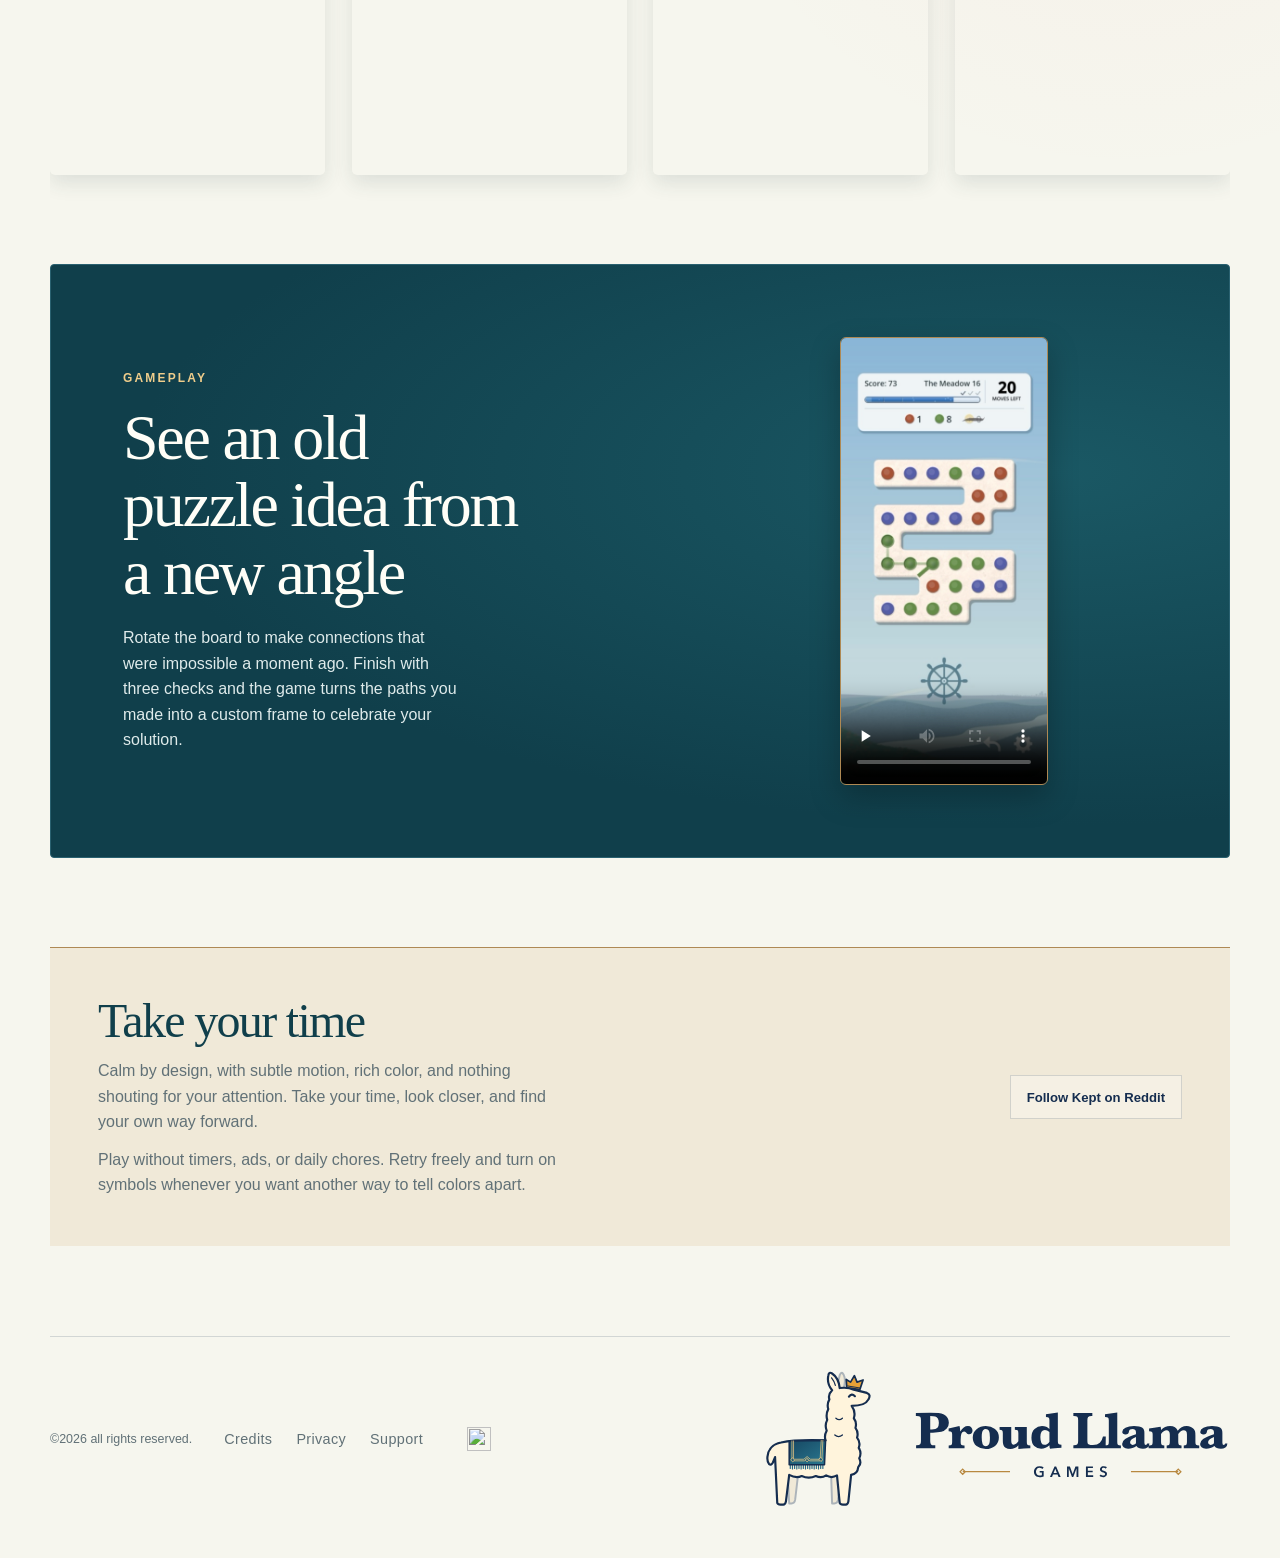
==== commit 3f3aab70: "add puzzle spread image" ====
--- a/docs/index.html
+++ b/docs/index.html
@@ -16,7 +16,7 @@
   <link rel="canonical" href="https://proudllama.com/">
   <title>Project: Kept — Proud Llama Games</title>
   <link rel="icon" type="image/svg+xml" href="assets/favicon.svg">
-  <link rel="stylesheet" href="styles.css?v=kept-release-1">
+  <link rel="stylesheet" href="styles.css?v=kept-puzzle-spread-1">
 </head>
 <body>
   <a class="skip-link" href="#main">Skip to content</a>
@@ -52,8 +52,11 @@
     </header>
     <section class="kept-features" aria-labelledby="features-title">
       <div class="kept-features-intro">
-        <h2 id="features-title">Find your own way</h2>
-        <p>Each handcrafted puzzle gives you a new board to explore, with changing shapes, obstacles, and goals.</p>
+        <img class="kept-puzzle-spread" src="assets/kept-puzzle-spread.jpg" alt="A spread of Kept puzzle boards with winding paths, open centers, stone barriers, and pools of water." width="1600" height="900" loading="lazy">
+        <div>
+          <h2 id="features-title">Find your own way</h2>
+          <p>Every puzzle is handcrafted, with its own shape, obstacles, and goals. Wind through narrow passages, work around stone barriers, or turn the board to bring separated pieces together. A trick that works on one board might lead you to a completely different solution on the next.</p>
+        </div>
       </div>
       <div class="kept-gallery-controls" role="group" aria-label="Screenshot controls" hidden>
         <button class="button" type="button" data-gallery-step="-1" aria-label="Previous screenshot" aria-controls="kept-screenshots" aria-disabled="true">←</button>
--- a/docs/styles.css
+++ b/docs/styles.css
@@ -446,7 +446,14 @@
 
 .kept-video-play:hover { background: var(--ink); }
 .kept-features { padding: clamp(1.75rem, 4vw, 3rem) 0 clamp(3rem, 7vw, 6rem); border-top: 1px solid var(--kept-brass); }
-.kept-features-intro { max-width: 41rem; margin-bottom: 1.75rem; }
+.kept-features-intro {
+  display: grid;
+  grid-template-columns: minmax(0, 1.65fr) minmax(0, 1fr);
+  align-items: center;
+  gap: clamp(1.25rem, 4vw, 3rem);
+  margin-bottom: clamp(2rem, 5vw, 4rem);
+}
+.kept-puzzle-spread { width: 100%; height: auto; border-radius: 4px; }
 .kept-features-intro h2, .kept-community h2 { margin-bottom: .7rem; color: var(--kept-teal); }
 .kept-features-intro p, .kept-community p { margin-bottom: 0; color: var(--ink-soft); }
 .kept-gallery-controls { display: none; }
@@ -550,7 +557,7 @@
   .footer-brand { width: min(320px, 100%); }
   .page-shell { min-height: calc(100svh - 76px); }
   .page-intro { padding-top: 5rem; }
-  .kept-hero, .kept-gameplay, .studio-feature { grid-template-columns: 1fr; }
+  .kept-hero, .kept-features-intro, .kept-gameplay, .studio-feature { grid-template-columns: 1fr; }
   .kept-hero { padding: 1.15rem 1.1rem 1.5rem 1.4rem; gap: 1.25rem; }
   .kept-postcard { width: min(100%, 34rem); justify-self: center; }
   .kept-gameplay { gap: 1.4rem; }
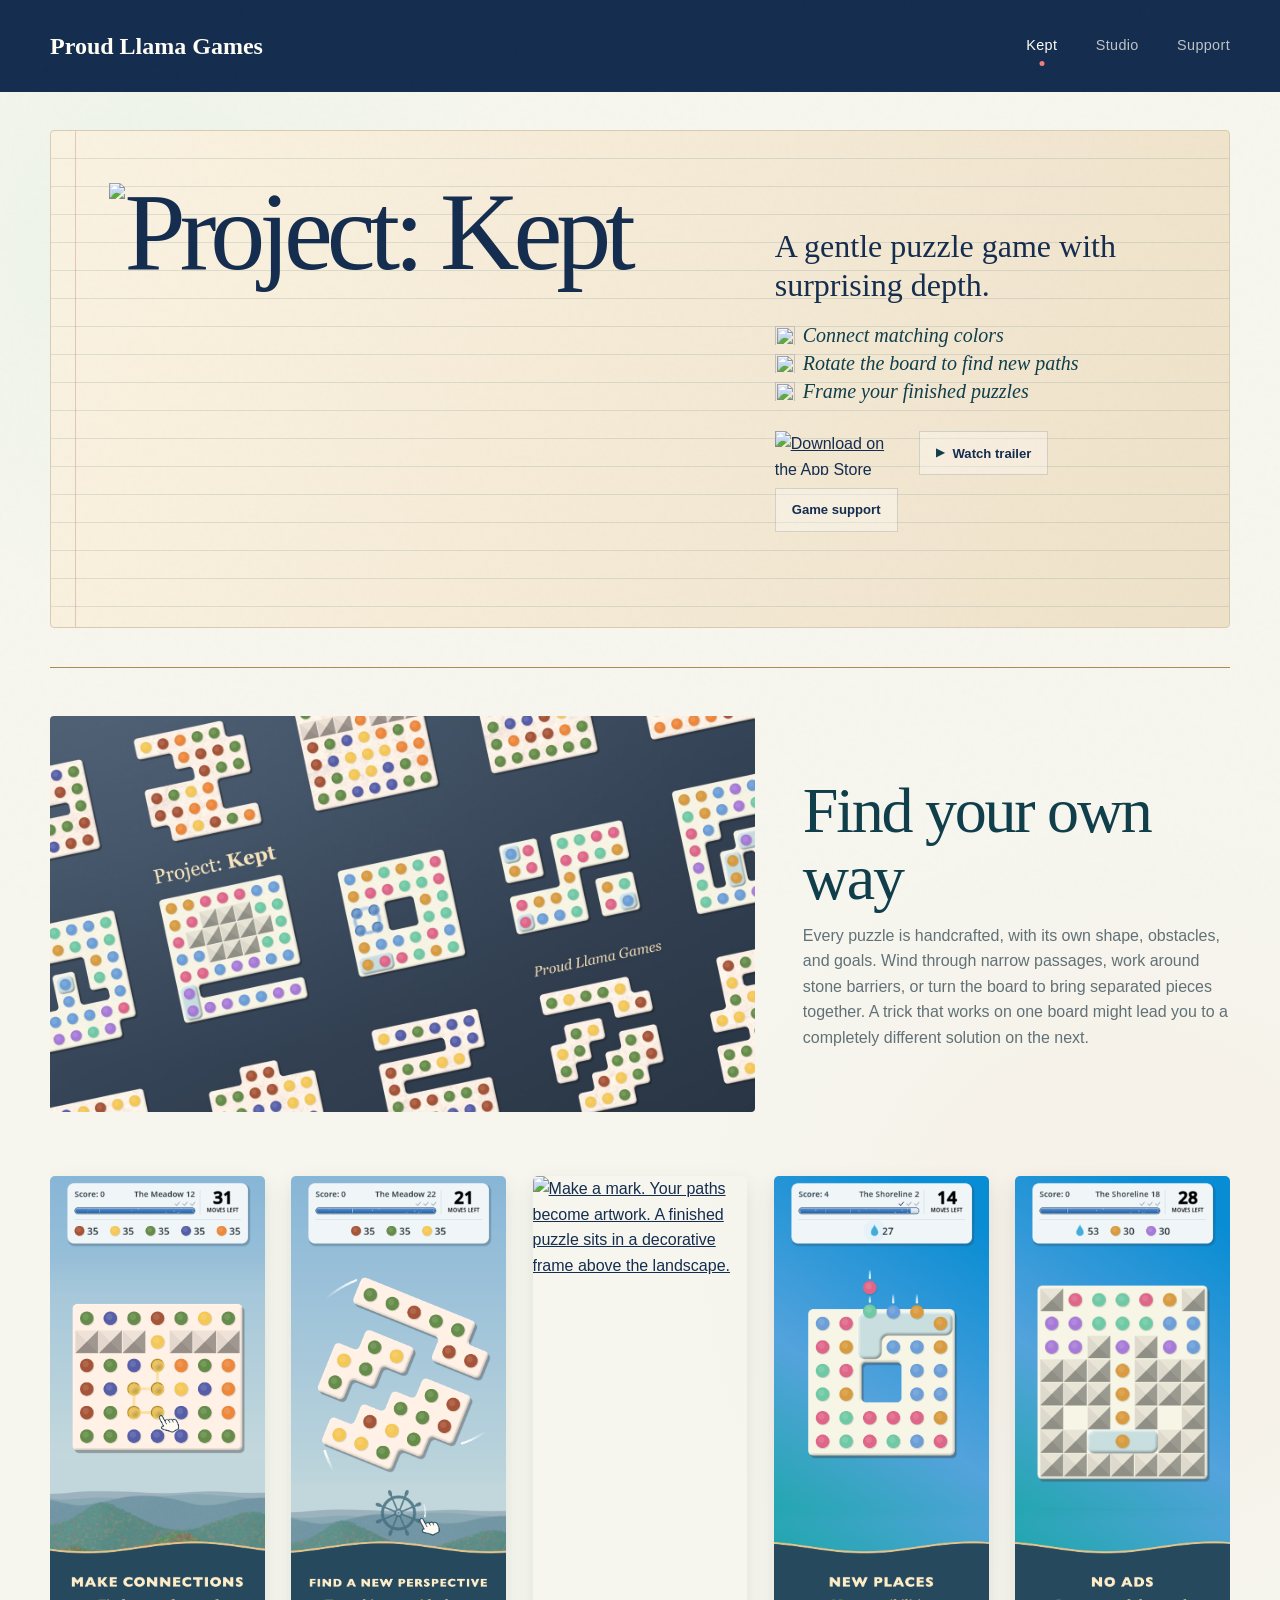
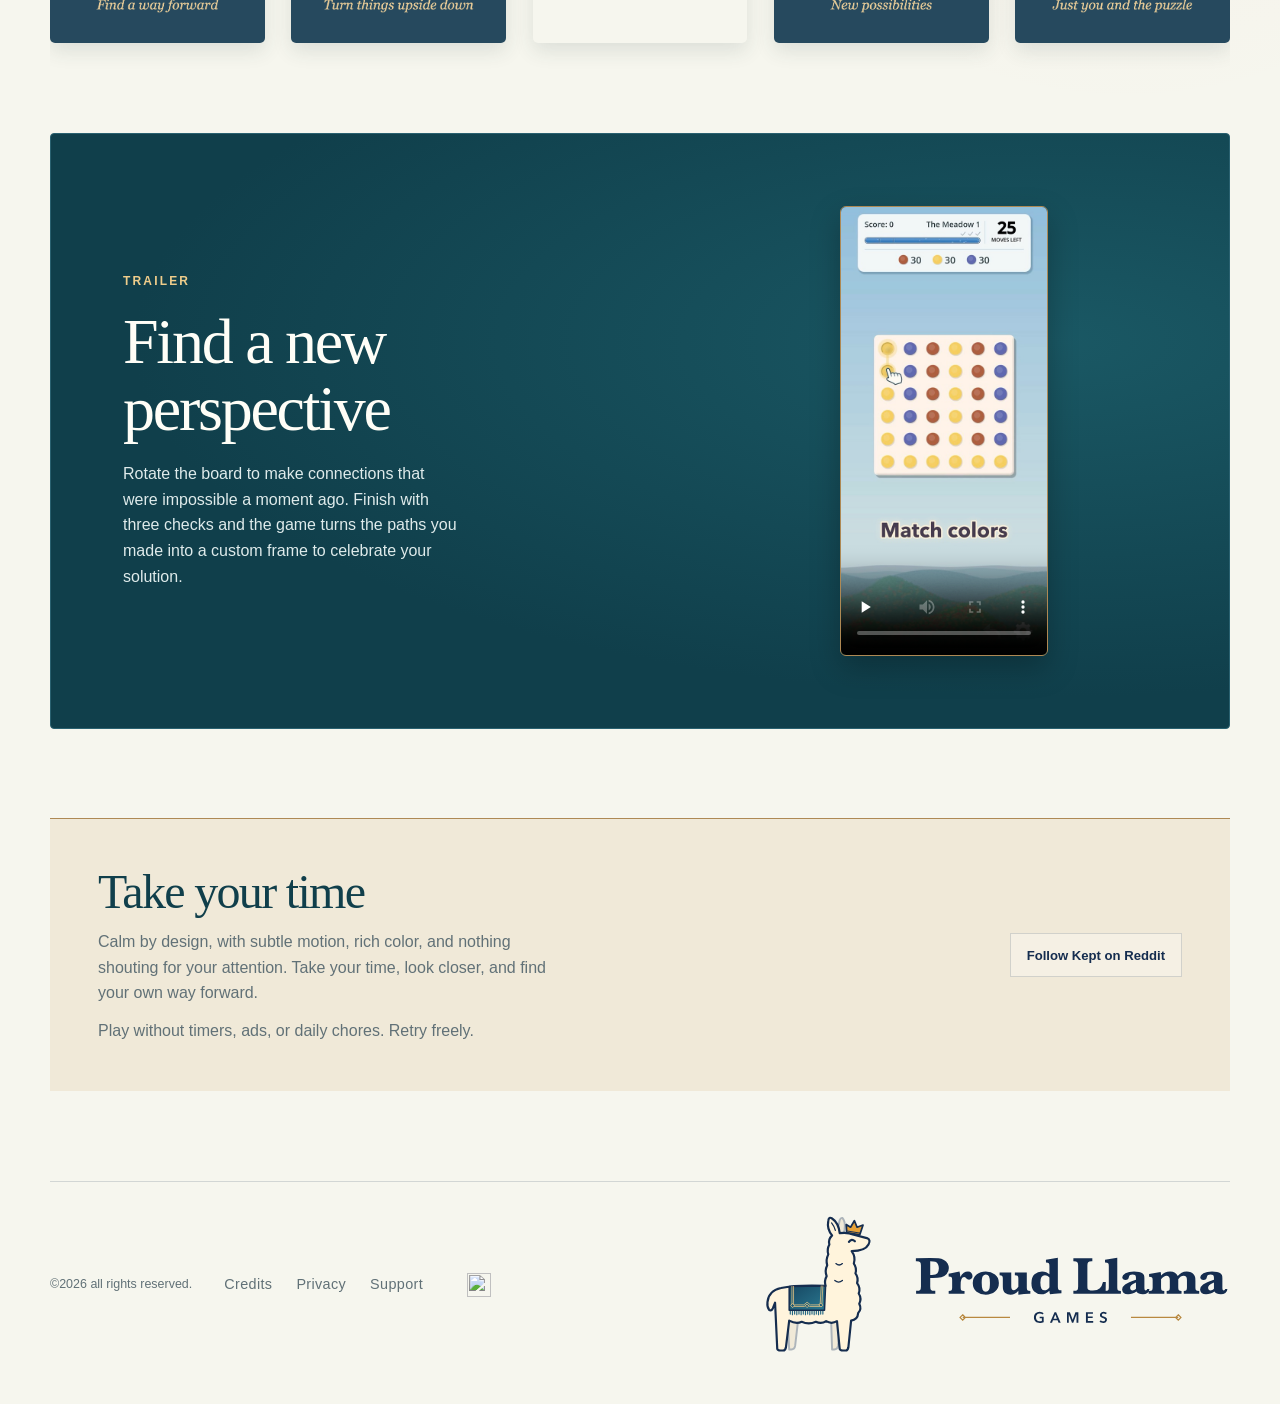
==== commit 7cf5789c: "update screenshots for v1.1, add trailer" ====
--- a/docs/index.html
+++ b/docs/index.html
@@ -16,7 +16,7 @@
   <link rel="canonical" href="https://proudllama.com/">
   <title>Project: Kept — Proud Llama Games</title>
   <link rel="icon" type="image/svg+xml" href="assets/favicon.svg">
-  <link rel="stylesheet" href="styles.css?v=kept-puzzle-spread-1">
+  <link rel="stylesheet" href="styles.css?v=kept-gallery-5">
 </head>
 <body>
   <a class="skip-link" href="#main">Skip to content</a>
@@ -45,7 +45,7 @@
         </ul>
         <div class="game-actions">
           <a class="app-store-badge" href="https://apps.apple.com/us/app/project-kept/id6812959286"><img src="assets/download-on-the-app-store.svg" alt="Download on the App Store" width="120" height="40"></a>
-          <a class="button kept-watch" href="#gameplay"><span aria-hidden="true">▶</span> Watch gameplay</a>
+          <a class="button kept-watch" href="#gameplay"><span aria-hidden="true">▶</span> Watch trailer</a>
           <a class="button" href="kept/support/index.html">Game support</a>
         </div>
       </div>
@@ -64,39 +64,42 @@
         <button class="button" type="button" data-gallery-step="1" aria-label="Next screenshot" aria-controls="kept-screenshots">→</button>
       </div>
       <div class="kept-feature-grid" id="kept-screenshots">
-        <a class="kept-screenshot" href="assets/kept-01-connections.png">
-          <img src="assets/kept-01-connections.png" alt="Make connections. Find a way forward. A yellow path links matching pieces beneath the puzzle goals." width="1206" height="2622" loading="lazy">
+        <a class="kept-screenshot" href="assets/kept-01-connections.png?v=2">
+          <img src="assets/kept-01-connections.png?v=2" alt="Make connections. Find a way forward. A yellow path links matching pieces beneath the puzzle goals." width="1206" height="2622" loading="lazy">
         </a>
-        <a class="kept-screenshot" href="assets/kept-02-perspective.png">
-          <img src="assets/kept-02-perspective.png" alt="Find a new perspective. Turn things upside down. Three puzzle board sections rotate above the hills." width="1206" height="2622" loading="lazy">
+        <a class="kept-screenshot" href="assets/kept-02-perspective.png?v=2">
+          <img src="assets/kept-02-perspective.png?v=2" alt="Find a new perspective. Turn things upside down. A ship’s wheel rotates three puzzle board sections." width="1206" height="2622" loading="lazy">
         </a>
         <a class="kept-screenshot" href="assets/kept-03-artwork.png">
           <img src="assets/kept-03-artwork.png" alt="Make a mark. Your paths become artwork. A finished puzzle sits in a decorative frame above the landscape." width="1206" height="2622" loading="lazy">
         </a>
-        <a class="kept-screenshot" href="assets/kept-04-shoreline.png">
-          <img src="assets/kept-04-shoreline.png" alt="New places. New possibilities. Colorful puzzle pieces sit on a board with water-covered spaces." width="1206" height="2622" loading="lazy">
+        <a class="kept-screenshot" href="assets/kept-04-shoreline.png?v=2">
+          <img src="assets/kept-04-shoreline.png?v=2" alt="New places. New possibilities. Colorful pieces fall onto a Shoreline board with water-covered spaces." width="1206" height="2622" loading="lazy">
+        </a>
+        <a class="kept-screenshot" href="assets/kept-05-no-ads.png">
+          <img src="assets/kept-05-no-ads.png" alt="No ads. Just you and the puzzle. Stone barriers line a narrow path to a pool of water." width="1206" height="2622" loading="lazy">
         </a>
       </div>
     </section>
     <section class="kept-gameplay" id="gameplay" aria-labelledby="gameplay-title">
       <div class="kept-gameplay-copy">
-        <p class="eyebrow">Gameplay</p>
-        <h2 id="gameplay-title">See an old puzzle idea from a new angle</h2>
+        <p class="eyebrow">Trailer</p>
+        <h2 id="gameplay-title">Find a new perspective</h2>
         <p>Rotate the board to make connections that were impossible a moment ago. Finish with three checks and the game turns the paths you made into a custom frame to celebrate your solution.</p>
       </div>
       <div class="kept-video">
-        <video controls playsinline preload="none" poster="assets/kept-gameplay-preview.jpg?v=2" aria-label="Project: Kept gameplay">
-          <source src="assets/kept-gameplay.mp4" type="video/mp4">
-          Your browser does not support embedded video. <a href="assets/kept-gameplay.mp4">Download the gameplay video</a>.
+        <video controls playsinline preload="none" poster="assets/project-kept-trailer-poster.jpg" aria-label="Project: Kept trailer">
+          <source src="assets/project-kept-trailer.mp4" type="video/mp4">
+          Your browser does not support embedded video. <a href="assets/project-kept-trailer.mp4">Download the trailer</a>.
         </video>
-        <button class="kept-video-play" type="button" aria-label="Play gameplay video" hidden><span aria-hidden="true">▶</span></button>
+        <button class="kept-video-play" type="button" aria-label="Play trailer" hidden><span aria-hidden="true">▶</span></button>
       </div>
     </section>
     <section class="kept-community" aria-labelledby="community-title">
       <div>
         <h2 id="community-title">Take your time</h2>
         <p>Calm by design, with subtle motion, rich color, and nothing shouting for your attention. Take your time, look closer, and find your own way forward.</p>
-        <p>Play without timers, ads, or daily chores. Retry freely and turn on symbols whenever you want another way to tell colors apart.</p>
+        <p>Play without timers, ads, or daily chores. Retry freely.</p>
       </div>
       <a class="button" href="https://www.reddit.com/r/ProjectKept/">Follow Kept on Reddit</a>
     </section>
--- a/docs/styles.css
+++ b/docs/styles.css
@@ -424,7 +424,7 @@
 .kept-video video {
   display: block;
   width: 100%;
-  aspect-ratio: 416 / 900;
+  aspect-ratio: 1080 / 2348;
   border-radius: 5px;
   object-fit: contain;
 }
@@ -457,7 +457,7 @@
 .kept-features-intro h2, .kept-community h2 { margin-bottom: .7rem; color: var(--kept-teal); }
 .kept-features-intro p, .kept-community p { margin-bottom: 0; color: var(--ink-soft); }
 .kept-gallery-controls { display: none; }
-.kept-feature-grid { display: grid; grid-template-columns: repeat(4, minmax(0, 1fr)); gap: clamp(.85rem, 2.2vw, 1.65rem); }
+.kept-feature-grid { display: grid; grid-template-columns: repeat(5, minmax(0, 1fr)); gap: clamp(.85rem, 2.2vw, 1.65rem); }
 .kept-screenshot { display: block; border-radius: 5px; box-shadow: 0 8px 20px var(--shadow); }
 .kept-screenshot img { width: 100%; height: auto; border-radius: inherit; }
 .kept-community {
